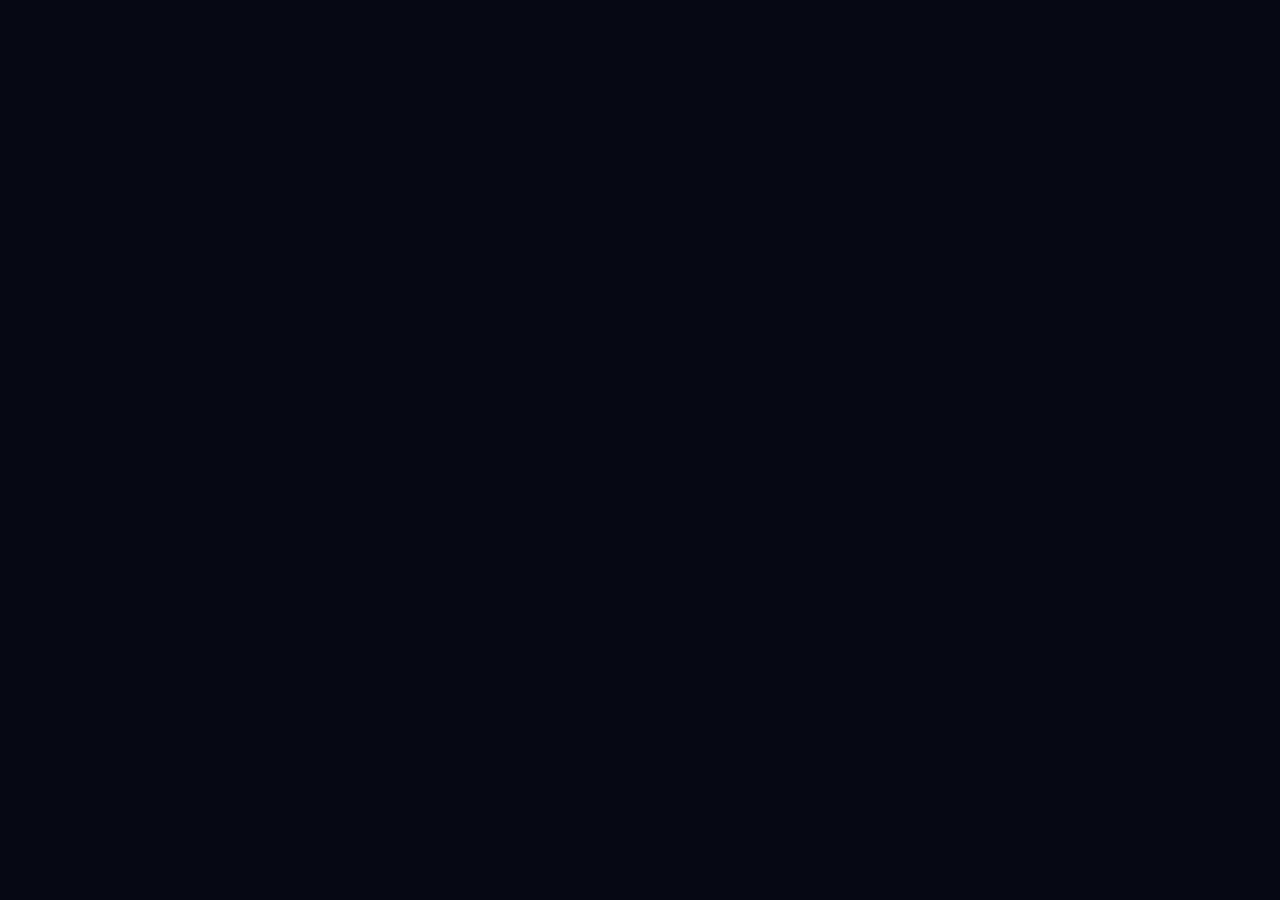
==== website/index.html @ 5597760f "feat: WOW engine — glow, orbit particles, shockwaves, cinematic camera - Multi-layer glow on central" ====
<!DOCTYPE html>
<html lang="en">
<head>
    <meta charset="UTF-8">
    <meta name="viewport" content="width=device-width, initial-scale=1.0">
    <title>RenionLab — The Signal</title>
    <meta name="description" content="A living digital world that transforms emerging cultural signals into interactive commerce experiences.">
    <link rel="preconnect" href="https://fonts.googleapis.com">
    <link rel="preconnect" href="https://fonts.gstatic.com" crossorigin>
    <link href="https://fonts.googleapis.com/css2?family=Inter:opsz,wght@14..32,300;14..32,400;14..32,510;14..32,590&family=JetBrains+Mono:wght@400;510&display=swap" rel="stylesheet">
    <link rel="stylesheet" href="css/style.css">
</head>
<body>
    <div id="app">
        <!-- Cinematic Canvas (background particles + 3D) -->
        <canvas id="cinema"></canvas>

        <!-- UI Layer -->
        <div id="ui" class="ui"></div>

        <!-- Modals -->
        <div id="modal-overlay" class="modal-overlay hidden">
            <div id="modal" class="modal"></div>
        </div>

        <!-- Achievement Toast -->
        <div id="toast" class="toast hidden"></div>
    </div>

    <script src="https://cdnjs.cloudflare.com/ajax/libs/three.js/r128/three.min.js"></script>
    <script src="js/main.js"></script>
</body>
</html>
---- website/css/style.css ----
/* === RENIONLAB — Wow Engine === */

:root {
    --bg: #060814;
    --bg-panel: rgba(12, 14, 28, 0.9);
    --bg-surface: rgba(255,255,255,0.015);
    --bg-elevated: rgba(255,255,255,0.03);
    --fg: #f7f8f8;
    --fg-secondary: #d0d6e0;
    --fg-muted: #8a8f98;
    --fg-subtle: #62666d;
    --accent: #ff6b35;
    --accent-hover: #ff8a56;
    --accent2: #00d4ff;
    --accent2-hover: #33ddff;
    --purple: #7b2ff7;
    --border: rgba(255,255,255,0.06);
    --border-subtle: rgba(255,255,255,0.04);
    --border-accent: rgba(255,107,53,0.25);
    --font: 'Inter', system-ui, -apple-system, sans-serif;
    --mono: 'JetBrains Mono', ui-monospace, monospace;
    --radius: 6px;
    --radius-lg: 8px;
    --radius-xl: 12px;
    --radius-2xl: 16px;
}

* { margin: 0; padding: 0; box-sizing: border-box; }

html, body {
    width: 100%; height: 100%;
    overflow: hidden;
    background: var(--bg);
    color: var(--fg);
    font-family: var(--font);
    font-feature-settings: "cv01", "ss03";
    -webkit-font-smoothing: antialiased;
}

#app { width: 100%; height: 100%; position: relative; }

#cinema {
    position: fixed; top: 0; left: 0;
    width: 100%; height: 100%; z-index: 0;
}

#three-container {
    position: fixed; top: 0; left: 0;
    width: 100%; height: 100%; z-index: 1;
}

#three-container canvas {
    display: block;
}

/* UI Layer */
.ui {
    position: fixed; inset: 0; z-index: 10;
    pointer-events: none;
    display: grid;
    grid-template-columns: 280px 1fr 300px;
    grid-template-rows: auto 1fr auto;
    gap: 12px;
    padding: 12px;
}
.ui > * { pointer-events: auto; }

/* Header */
#header {
    grid-column: 1 / -1;
    display: flex; align-items: center;
    justify-content: space-between;
    padding: 12px 18px;
    background: var(--bg-panel);
    border: 1px solid var(--border-subtle);
    border-radius: var(--radius-xl);
    backdrop-filter: blur(20px);
}
.brand { display: flex; align-items: center; gap: 8px; }
.brand-icon {
    font-size: 14px; color: var(--accent);
    text-shadow: 0 0 16px rgba(255,107,53,0.6);
    animation: pulse 2s ease-in-out infinite;
}
.brand-name { font-size: 12px; font-weight: 590; letter-spacing: 2px; }
.brand-tag {
    font-size: 9px; color: var(--fg-subtle);
    letter-spacing: 1px; margin-left: 4px;
    font-family: var(--mono);
}
#nav { display: flex; gap: 4px; }
.nav-link {
    font-size: 10px; font-weight: 510;
    color: var(--fg-muted); text-decoration: none;
    letter-spacing: -0.13px;
    padding: 6px 12px;
    border-radius: var(--radius);
    transition: all 0.2s ease;
}
.nav-link:hover { color: var(--fg); background: var(--bg-surface); }
.nav-link.active {
    color: var(--accent);
    background: rgba(255,107,53,0.06);
    border: 1px solid var(--border-accent);
}

/* Stats */
#stats-bar {
    grid-column: 1 / -1;
    display: flex; align-items: center;
    padding: 8px 18px;
    background: var(--bg-panel);
    border: 1px solid var(--border-subtle);
    border-radius: var(--radius-xl);
    backdrop-filter: blur(20px);
    gap: 16px;
}
.stat-item { display: flex; align-items: center; gap: 5px; }
.stat-icon { font-size: 12px; }
.stat-value {
    font-size: 12px; font-weight: 590;
    color: var(--fg);
    font-family: var(--mono);
}
.stat-label {
    font-size: 8px; color: var(--fg-subtle);
    font-family: var(--mono);
    text-transform: uppercase;
    letter-spacing: 1px;
}
.stat-divider { width: 1px; height: 12px; background: var(--border-subtle); }
.progress-wrap {
    flex: 1; height: 2px;
    background: var(--bg-surface);
    border-radius: 2px; overflow: hidden;
}
.progress-fill {
    height: 100%;
    background: linear-gradient(90deg, var(--accent), var(--accent2));
    border-radius: 2px;
    transition: width 0.5s ease;
}
.btn-ghost {
    background: var(--bg-surface);
    border: 1px solid var(--border);
    border-radius: var(--radius);
    color: var(--fg);
    font-size: 10px; font-weight: 510;
    padding: 5px 10px;
    cursor: pointer;
    transition: all 0.2s ease;
    font-family: var(--font);
    white-space: nowrap;
}
.btn-ghost:hover {
    background: var(--bg-elevated);
    border-color: var(--border-accent);
}

/* Hero */
#hero {
    grid-column: 1;
    grid-row: 2 / 4;
    display: flex; flex-direction: column;
    justify-content: flex-end;
    padding: 24px;
    background: var(--bg-panel);
    border: 1px solid var(--border-subtle);
    border-radius: var(--radius-2xl);
    backdrop-filter: blur(20px);
}
.hero-badge {
    display: inline-flex; align-items: center; gap: 5px;
    padding: 4px 10px;
    background: rgba(255,107,53,0.06);
    border: 1px solid var(--border-accent);
    border-radius: 9999px;
    margin-bottom: 16px;
    align-self: flex-start;
}
.badge-dot {
    width: 4px; height: 4px;
    background: var(--accent); border-radius: 50%;
    box-shadow: 0 0 8px rgba(255,107,53,0.6);
    animation: pulse 1.5s ease-in-out infinite;
}
.badge-text {
    font-size: 8px; font-weight: 510;
    color: var(--accent); text-transform: uppercase;
    letter-spacing: 1.5px;
    font-family: var(--mono);
}
.hero-title {
    font-size: 32px; font-weight: 510;
    line-height: 1.00; letter-spacing: -1.056px;
    margin-bottom: 10px;
    color: var(--fg);
}
.hero-tagline {
    font-size: 13px; font-weight: 400;
    line-height: 1.55; color: var(--fg-muted);
    margin-bottom: 20px; letter-spacing: -0.165px;
}
.hero-stats { display: flex; gap: 16px; }
.stat { display: flex; flex-direction: column; }
.stat-value {
    font-size: 18px; font-weight: 590;
    color: var(--accent);
    font-family: var(--mono);
}
.stat-label {
    font-size: 8px; font-weight: 510;
    color: var(--fg-subtle); text-transform: uppercase;
    letter-spacing: 1.5px;
}

/* Products */
#products {
    grid-column: 3;
    grid-row: 2 / 4;
    display: flex; flex-direction: column;
    padding: 18px;
    background: var(--bg-panel);
    border: 1px solid var(--border-subtle);
    border-radius: var(--radius-2xl);
    backdrop-filter: blur(20px);
    overflow: hidden;
}
.section-label {
    font-size: 9px; font-weight: 510;
    color: var(--fg-subtle); text-transform: uppercase;
    letter-spacing: 1.5px;
    margin-bottom: 10px;
    font-family: var(--mono);
}
#products-list {
    flex: 1;
    display: flex; flex-direction: column; gap: 5px;
    overflow-y: auto;
    margin-right: -5px;
    padding-right: 5px;
}
.product-card {
    background: var(--bg-surface);
    border: 1px solid var(--border);
    border-radius: var(--radius-lg);
    padding: 12px;
    backdrop-filter: blur(8px);
    transition: all 0.2s ease;
    cursor: pointer;
    position: relative;
    overflow: hidden;
}
.product-card::before {
    content: '';
    position: absolute; left: 0; top: 0; bottom: 0;
    width: 2px;
    background: var(--card-accent, var(--accent));
    opacity: 0.5;
    transition: opacity 0.2s ease;
}
.product-card:hover {
    background: var(--bg-elevated);
    border-color: rgba(255,255,255,0.1);
    transform: translateX(-2px);
}
.product-card:hover::before { opacity: 1; }
.product-name {
    font-size: 12px; font-weight: 510;
    margin-bottom: 2px; letter-spacing: -0.13px;
}
.product-desc {
    font-size: 10px; color: var(--fg-muted);
    margin-bottom: 8px; line-height: 1.4;
    display: -webkit-box;
    -webkit-line-clamp: 2;
    -webkit-box-orient: vertical;
    overflow: hidden;
}
.product-meta {
    display: flex; justify-content: space-between;
    align-items: center;
}
.product-price {
    font-size: 10px; font-weight: 510;
    color: var(--accent);
    font-family: var(--mono);
}
.product-cta {
    font-size: 8px; font-weight: 510;
    color: var(--fg-subtle); text-transform: uppercase;
    letter-spacing: 1px;
    padding: 2px 6px;
    border: 1px solid var(--border);
    border-radius: 4px;
    transition: all 0.2s ease;
    font-family: var(--mono);
}
.product-card:hover .product-cta {
    background: var(--accent);
    color: var(--bg);
    border-color: var(--accent);
}

/* Stories */
#stories {
    grid-column: 2;
    grid-row: 3;
    display: flex; flex-direction: column;
    padding: 14px 18px;
    background: var(--bg-panel);
    border: 1px solid var(--border-subtle);
    border-radius: var(--radius-xl);
    backdrop-filter: blur(20px);
}
#stories-list {
    display: flex; gap: 8px;
    overflow-x: auto;
    padding-bottom: 3px;
}
.story-item {
    flex: 0 0 160px;
    background: var(--bg-surface);
    border: 1px solid var(--border);
    border-radius: var(--radius);
    padding: 8px 10px;
    backdrop-filter: blur(8px);
    cursor: pointer;
    transition: all 0.2s ease;
}
.story-item:hover {
    border-color: rgba(0,212,255,0.25);
    background: rgba(0,212,255,0.02);
}
.story-title { font-size: 10px; font-weight: 510; margin-bottom: 2px; }
.story-hook { font-size: 8px; color: var(--fg-muted); }

/* Share */
#share-panel {
    grid-column: 3;
    grid-row: 3;
    display: flex; flex-direction: column;
    padding: 14px 18px;
    background: var(--bg-panel);
    border: 1px solid var(--border-subtle);
    border-radius: var(--radius-xl);
    backdrop-filter: blur(20px);
}
#share-preview {
    width: 100%;
    height: 80px;
    background: var(--bg);
    border-radius: var(--radius);
    margin-bottom: 8px;
    display: flex;
    align-items: center;
    justify-content: center;
    border: 1px solid var(--border-subtle);
    overflow: hidden;
}
#share-btn {
    width: 100%;
    padding: 6px;
    background: linear-gradient(135deg, var(--accent), var(--accent2));
    border: none;
    border-radius: var(--radius);
    color: white;
    font-size: 10px; font-weight: 590;
    cursor: pointer;
    transition: transform 0.2s ease, box-shadow 0.2s ease;
    font-family: var(--font);
}
#share-btn:hover {
    transform: scale(1.02);
    box-shadow: 0 0 16px rgba(255,107,53,0.3);
}
.share-hint {
    font-size: 8px;
    color: var(--fg-subtle);
    margin-top: 6px;
    text-align: center;
    line-height: 1.4;
    font-family: var(--mono);
}

/* Scrollbar */
#products-list::-webkit-scrollbar { width: 2px; }
#products-list::-webkit-scrollbar-track { background: transparent; }
#products-list::-webkit-scrollbar-thumb { background: var(--border); border-radius: 2px; }
#stories-list::-webkit-scrollbar { height: 2px; }
#stories-list::-webkit-scrollbar-track { background: transparent; }
#stories-list::-webkit-scrollbar-thumb { background: var(--border); border-radius: 2px; }

/* Modal */
.modal-overlay {
    position: fixed; inset: 0;
    background: rgba(0,0,0,0.85);
    display: flex; align-items: center; justify-content: center;
    z-index: 100;
    backdrop-filter: blur(4px);
}
.modal-overlay.hidden { display: none; }
.modal {
    background: var(--bg-panel);
    border: 1px solid var(--border);
    border-radius: var(--radius-2xl);
    padding: 24px;
    max-width: 420px; width: 90%;
    max-height: 70vh; overflow-y: auto;
}
.modal-title { font-size: 16px; font-weight: 590; margin-bottom: 12px; }
.modal-grid {
    display: grid;
    grid-template-columns: repeat(auto-fill, minmax(100px, 1fr));
    gap: 8px;
}
.achievement {
    background: var(--bg-surface);
    border: 1px solid var(--border);
    border-radius: var(--radius);
    padding: 10px;
    text-align: center;
    transition: all 0.2s ease;
}
.achievement.unlocked {
    border-color: var(--border-accent);
    background: rgba(255,107,53,0.04);
}
.achievement.locked { opacity: 0.35; }
.achievement-icon { font-size: 20px; margin-bottom: 4px; }
.achievement-name { font-size: 10px; font-weight: 510; margin-bottom: 2px; }
.achievement-desc { font-size: 8px; color: var(--fg-subtle); font-family: var(--mono); }

/* Toast */
.toast {
    position: fixed;
    top: 16px; right: 16px;
    background: var(--bg-panel);
    border: 1px solid var(--border-accent);
    border-radius: var(--radius-lg);
    padding: 12px 16px;
    z-index: 200;
    display: flex; align-items: center; gap: 8px;
    box-shadow: 0 8px 32px rgba(0,0,0,0.4);
    animation: slideIn 0.3s ease;
}
.toast.hidden { display: none; }
.toast-icon { font-size: 18px; }
.toast-title { font-size: 11px; font-weight: 590; }
.toast-desc { font-size: 9px; color: var(--fg-muted); font-family: var(--mono); }
@keyframes slideIn {
    from { transform: translateX(100%); opacity: 0; }
    to { transform: translateX(0); opacity: 1; }
}

/* Responsive */
@media (max-width: 1200px) {
    .ui { grid-template-columns: 240px 1fr 260px; gap: 10px; padding: 10px; }
    .hero-title { font-size: 26px; }
}

@media (max-width: 900px) {
    .ui {
        grid-template-columns: 1fr;
        grid-template-rows: auto auto 1fr auto auto;
        gap: 8px;
        padding: 8px;
    }
    #hero { grid-column: 1; grid-row: 2; padding: 16px; }
    #products { grid-column: 1; grid-row: 3; max-height: 220px; }
    #stories { grid-column: 1; grid-row: 4; }
    #share-panel { grid-column: 1; grid-row: 5; }
    .hero-title { font-size: 22px; }
    .hero-stats { gap: 12px; }
    .stat-value { font-size: 16px; }
}

@media (max-width: 480px) {
    #nav { gap: 3px; }
    .nav-link { padding: 4px 7px; font-size: 9px; }
    .hero-title { font-size: 20px; }
    #stats-bar { padding: 6px 12px; gap: 10px; }
    .stat-item { gap: 3px; }
    .stat-value { font-size: 11px; }
}
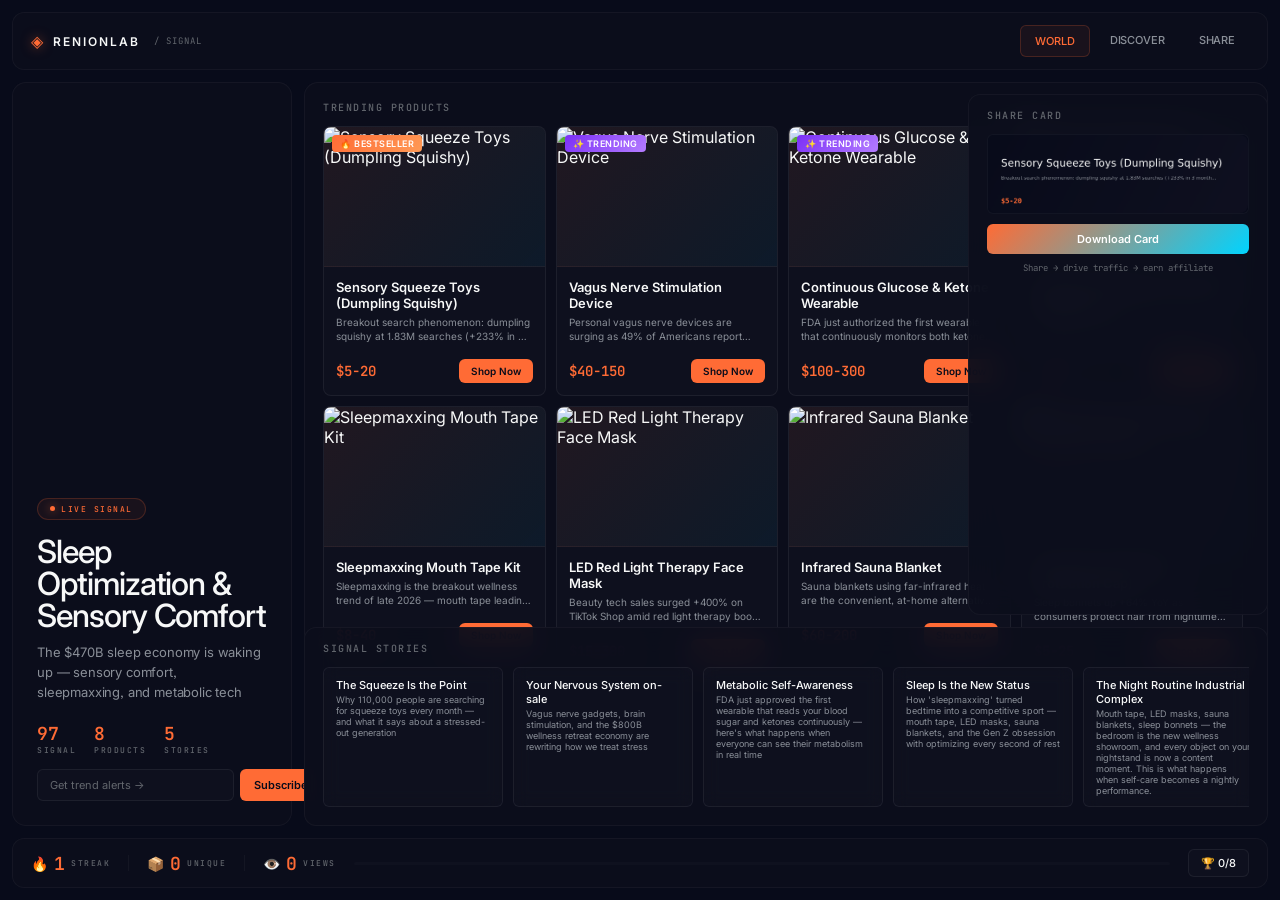
==== commit becb8b9b: "feat: production-ready viral commerce platform - Real product images via Picsum - Commercial grid la" ====
--- a/website/index.html
+++ b/website/index.html
@@ -3,8 +3,8 @@
 <head>
     <meta charset="UTF-8">
     <meta name="viewport" content="width=device-width, initial-scale=1.0">
-    <title>RenionLab — The Signal</title>
-    <meta name="description" content="A living digital world that transforms emerging cultural signals into interactive commerce experiences.">
+    <title>The Signal by RenionLab — Discover Trending Products</title>
+    <meta name="description" content="Discover emerging trends and viral products before everyone else.">
     <link rel="preconnect" href="https://fonts.googleapis.com">
     <link rel="preconnect" href="https://fonts.gstatic.com" crossorigin>
     <link href="https://fonts.googleapis.com/css2?family=Inter:opsz,wght@14..32,300;14..32,400;14..32,510;14..32,590&family=JetBrains+Mono:wght@400;510&display=swap" rel="stylesheet">
@@ -12,22 +12,10 @@
 </head>
 <body>
     <div id="app">
-        <!-- Cinematic Canvas (background particles + 3D) -->
-        <canvas id="cinema"></canvas>
-
-        <!-- UI Layer -->
         <div id="ui" class="ui"></div>
-
-        <!-- Modals -->
-        <div id="modal-overlay" class="modal-overlay hidden">
-            <div id="modal" class="modal"></div>
-        </div>
-
-        <!-- Achievement Toast -->
+        <div id="modal-overlay" class="modal-overlay hidden"><div id="modal" class="modal"></div></div>
         <div id="toast" class="toast hidden"></div>
     </div>
-
-    <script src="https://cdnjs.cloudflare.com/ajax/libs/three.js/r128/three.min.js"></script>
     <script src="js/main.js"></script>
 </body>
 </html>
--- a/website/css/style.css
+++ b/website/css/style.css
@@ -1,8 +1,8 @@
-/* === RENIONLAB — Wow Engine === */
+/* === THE SIGNAL by RenionLab — Commercial Design === */
 
 :root {
-    --bg: #060814;
-    --bg-panel: rgba(12, 14, 28, 0.9);
+    --bg: #080b1a;
+    --bg-panel: rgba(12, 14, 28, 0.94);
     --bg-surface: rgba(255,255,255,0.015);
     --bg-elevated: rgba(255,255,255,0.03);
     --fg: #f7f8f8;
@@ -12,17 +12,15 @@
     --accent: #ff6b35;
     --accent-hover: #ff8a56;
     --accent2: #00d4ff;
-    --accent2-hover: #33ddff;
-    --purple: #7b2ff7;
     --border: rgba(255,255,255,0.06);
     --border-subtle: rgba(255,255,255,0.04);
-    --border-accent: rgba(255,107,53,0.25);
+    --border-accent: rgba(255,107,53,0.2);
     --font: 'Inter', system-ui, -apple-system, sans-serif;
     --mono: 'JetBrains Mono', ui-monospace, monospace;
     --radius: 6px;
     --radius-lg: 8px;
     --radius-xl: 12px;
-    --radius-2xl: 16px;
+    --radius-2xl: 14px;
 }
 
 * { margin: 0; padding: 0; box-sizing: border-box; }
@@ -39,33 +37,21 @@
 
 #app { width: 100%; height: 100%; position: relative; }
 
-#cinema {
-    position: fixed; top: 0; left: 0;
-    width: 100%; height: 100%; z-index: 0;
-}
-
-#three-container {
-    position: fixed; top: 0; left: 0;
-    width: 100%; height: 100%; z-index: 1;
-}
-
-#three-container canvas {
-    display: block;
-}
-
-/* UI Layer */
+/* === UI LAYER === */
+
 .ui {
     position: fixed; inset: 0; z-index: 10;
     pointer-events: none;
     display: grid;
     grid-template-columns: 280px 1fr 300px;
-    grid-template-rows: auto 1fr auto;
+    grid-template-rows: auto auto 1fr auto;
     gap: 12px;
     padding: 12px;
 }
 .ui > * { pointer-events: auto; }
 
-/* Header */
+/* === HEADER === */
+
 #header {
     grid-column: 1 / -1;
     display: flex; align-items: center;
@@ -74,12 +60,12 @@
     background: var(--bg-panel);
     border: 1px solid var(--border-subtle);
     border-radius: var(--radius-xl);
-    backdrop-filter: blur(20px);
-}
-.brand { display: flex; align-items: center; gap: 8px; }
+    backdrop-filter: blur(16px);
+}
+.brand { display: flex; align-items: center; gap: 10px; }
 .brand-icon {
-    font-size: 14px; color: var(--accent);
-    text-shadow: 0 0 16px rgba(255,107,53,0.6);
+    font-size: 16px; color: var(--accent);
+    text-shadow: 0 0 12px rgba(255,107,53,0.5);
     animation: pulse 2s ease-in-out infinite;
 }
 .brand-name { font-size: 12px; font-weight: 590; letter-spacing: 2px; }
@@ -88,12 +74,12 @@
     letter-spacing: 1px; margin-left: 4px;
     font-family: var(--mono);
 }
-#nav { display: flex; gap: 4px; }
+#nav { display: flex; gap: 6px; }
 .nav-link {
-    font-size: 10px; font-weight: 510;
+    font-size: 11px; font-weight: 510;
     color: var(--fg-muted); text-decoration: none;
     letter-spacing: -0.13px;
-    padding: 6px 12px;
+    padding: 8px 14px;
     border-radius: var(--radius);
     transition: all 0.2s ease;
 }
@@ -104,21 +90,22 @@
     border: 1px solid var(--border-accent);
 }
 
-/* Stats */
+/* === STATS BAR === */
+
 #stats-bar {
     grid-column: 1 / -1;
     display: flex; align-items: center;
-    padding: 8px 18px;
+    padding: 10px 18px;
     background: var(--bg-panel);
     border: 1px solid var(--border-subtle);
     border-radius: var(--radius-xl);
-    backdrop-filter: blur(20px);
-    gap: 16px;
-}
-.stat-item { display: flex; align-items: center; gap: 5px; }
-.stat-icon { font-size: 12px; }
+    backdrop-filter: blur(16px);
+    gap: 18px;
+}
+.stat-item { display: flex; align-items: center; gap: 6px; }
+.stat-icon { font-size: 14px; }
 .stat-value {
-    font-size: 12px; font-weight: 590;
+    font-size: 14px; font-weight: 590;
     color: var(--fg);
     font-family: var(--mono);
 }
@@ -128,9 +115,9 @@
     text-transform: uppercase;
     letter-spacing: 1px;
 }
-.stat-divider { width: 1px; height: 12px; background: var(--border-subtle); }
+.stat-divider { width: 1px; height: 16px; background: var(--border-subtle); }
 .progress-wrap {
-    flex: 1; height: 2px;
+    flex: 1; height: 3px;
     background: var(--bg-surface);
     border-radius: 2px; overflow: hidden;
 }
@@ -145,8 +132,8 @@
     border: 1px solid var(--border);
     border-radius: var(--radius);
     color: var(--fg);
-    font-size: 10px; font-weight: 510;
-    padding: 5px 10px;
+    font-size: 11px; font-weight: 510;
+    padding: 6px 12px;
     cursor: pointer;
     transition: all 0.2s ease;
     font-family: var(--font);
@@ -157,21 +144,22 @@
     border-color: var(--border-accent);
 }
 
-/* Hero */
+/* === HERO === */
+
 #hero {
     grid-column: 1;
-    grid-row: 2 / 4;
+    grid-row: 2 / 5;
     display: flex; flex-direction: column;
     justify-content: flex-end;
     padding: 24px;
     background: var(--bg-panel);
     border: 1px solid var(--border-subtle);
     border-radius: var(--radius-2xl);
-    backdrop-filter: blur(20px);
+    backdrop-filter: blur(16px);
 }
 .hero-badge {
-    display: inline-flex; align-items: center; gap: 5px;
-    padding: 4px 10px;
+    display: inline-flex; align-items: center; gap: 6px;
+    padding: 5px 12px;
     background: rgba(255,107,53,0.06);
     border: 1px solid var(--border-accent);
     border-radius: 9999px;
@@ -179,7 +167,7 @@
     align-self: flex-start;
 }
 .badge-dot {
-    width: 4px; height: 4px;
+    width: 5px; height: 5px;
     background: var(--accent); border-radius: 50%;
     box-shadow: 0 0 8px rgba(255,107,53,0.6);
     animation: pulse 1.5s ease-in-out infinite;
@@ -201,7 +189,7 @@
     line-height: 1.55; color: var(--fg-muted);
     margin-bottom: 20px; letter-spacing: -0.165px;
 }
-.hero-stats { display: flex; gap: 16px; }
+.hero-stats { display: flex; gap: 18px; }
 .stat { display: flex; flex-direction: column; }
 .stat-value {
     font-size: 18px; font-weight: 590;
@@ -213,129 +201,214 @@
     color: var(--fg-subtle); text-transform: uppercase;
     letter-spacing: 1.5px;
 }
-
-/* Products */
+#email-capture {
+    display: flex; gap: 6px;
+    margin-top: 14px;
+}
+#email-input {
+    flex: 1;
+    padding: 8px 12px;
+    background: var(--bg-surface);
+    border: 1px solid var(--border);
+    border-radius: var(--radius);
+    color: var(--fg);
+    font-size: 11px;
+    font-family: var(--font);
+    outline: none;
+    transition: border-color 0.2s ease;
+}
+#email-input::placeholder { color: var(--fg-subtle); }
+#email-input:focus { border-color: var(--border-accent); }
+#email-btn {
+    padding: 8px 14px;
+    background: var(--accent);
+    border: none;
+    border-radius: var(--radius);
+    color: var(--bg);
+    font-size: 11px;
+    font-weight: 590;
+    cursor: pointer;
+    transition: background 0.2s ease;
+    font-family: var(--font);
+    white-space: nowrap;
+}
+#email-btn:hover { background: var(--accent-hover); }
+
+/* === PRODUCTS GRID === */
+
 #products {
-    grid-column: 3;
-    grid-row: 2 / 4;
+    grid-column: 2 / -1;
+    grid-row: 2 / 5;
     display: flex; flex-direction: column;
     padding: 18px;
     background: var(--bg-panel);
     border: 1px solid var(--border-subtle);
     border-radius: var(--radius-2xl);
-    backdrop-filter: blur(20px);
+    backdrop-filter: blur(16px);
     overflow: hidden;
 }
 .section-label {
-    font-size: 9px; font-weight: 510;
+    font-size: 10px; font-weight: 510;
     color: var(--fg-subtle); text-transform: uppercase;
     letter-spacing: 1.5px;
-    margin-bottom: 10px;
-    font-family: var(--mono);
-}
-#products-list {
-    flex: 1;
-    display: flex; flex-direction: column; gap: 5px;
+    margin-bottom: 12px;
+    font-family: var(--mono);
+}
+#products-grid {
+    display: grid;
+    grid-template-columns: repeat(auto-fill, minmax(220px, 1fr));
+    gap: 10px;
     overflow-y: auto;
-    margin-right: -5px;
-    padding-right: 5px;
-}
+    padding-right: 6px;
+}
+
+/* === PRODUCT CARD === */
+
 .product-card {
     background: var(--bg-surface);
     border: 1px solid var(--border);
     border-radius: var(--radius-lg);
-    padding: 12px;
-    backdrop-filter: blur(8px);
+    overflow: hidden;
     transition: all 0.2s ease;
     cursor: pointer;
     position: relative;
-    overflow: hidden;
-}
-.product-card::before {
-    content: '';
-    position: absolute; left: 0; top: 0; bottom: 0;
-    width: 2px;
-    background: var(--card-accent, var(--accent));
-    opacity: 0.5;
-    transition: opacity 0.2s ease;
 }
 .product-card:hover {
     background: var(--bg-elevated);
     border-color: rgba(255,255,255,0.1);
-    transform: translateX(-2px);
-}
-.product-card:hover::before { opacity: 1; }
+    transform: translateY(-2px);
+    box-shadow: 0 8px 24px rgba(0,0,0,0.3);
+}
+.product-image {
+    width: 100%;
+    height: 140px;
+    display: flex; align-items: center; justify-content: center;
+    background: linear-gradient(135deg, rgba(255,107,53,0.08), rgba(0,212,255,0.05));
+    border-bottom: 1px solid var(--border-subtle);
+    overflow: hidden;
+}
+.product-image img {
+    width: 100%;
+    height: 100%;
+    object-fit: cover;
+    transition: transform 0.3s ease;
+}
+.product-card:hover .product-image img {
+    transform: scale(1.05);
+}
+.product-info {
+    padding: 12px;
+}
 .product-name {
-    font-size: 12px; font-weight: 510;
-    margin-bottom: 2px; letter-spacing: -0.13px;
+    font-size: 13px; font-weight: 590;
+    margin-bottom: 4px;
+    color: var(--fg);
 }
 .product-desc {
     font-size: 10px; color: var(--fg-muted);
-    margin-bottom: 8px; line-height: 1.4;
+    line-height: 1.4;
+    margin-bottom: 8px;
     display: -webkit-box;
     -webkit-line-clamp: 2;
     -webkit-box-orient: vertical;
     overflow: hidden;
 }
+.product-proof {
+    display: flex; gap: 8px; align-items: center;
+    margin-bottom: 8px;
+    font-size: 9px;
+}
+.proof-text {
+    color: var(--accent2);
+    font-family: var(--mono);
+}
+.proof-rating {
+    color: #ffe66d;
+    font-family: var(--mono);
+}
 .product-meta {
-    display: flex; justify-content: space-between;
-    align-items: center;
+    display: flex; justify-content: space-between; align-items: center;
 }
 .product-price {
-    font-size: 10px; font-weight: 510;
+    font-size: 14px; font-weight: 590;
     color: var(--accent);
     font-family: var(--mono);
 }
 .product-cta {
-    font-size: 8px; font-weight: 510;
-    color: var(--fg-subtle); text-transform: uppercase;
-    letter-spacing: 1px;
-    padding: 2px 6px;
-    border: 1px solid var(--border);
+    padding: 6px 12px;
+    background: var(--accent);
+    border: none;
+    border-radius: var(--radius);
+    color: var(--bg);
+    font-size: 10px;
+    font-weight: 590;
+    cursor: pointer;
+    transition: background 0.2s ease;
+    font-family: var(--font);
+}
+.product-cta:hover { background: var(--accent-hover); }
+
+/* === BADGES === */
+
+.product-badge {
+    position: absolute;
+    top: 8px; left: 8px;
+    padding: 3px 8px;
     border-radius: 4px;
-    transition: all 0.2s ease;
-    font-family: var(--mono);
-}
-.product-card:hover .product-cta {
-    background: var(--accent);
-    color: var(--bg);
-    border-color: var(--accent);
-}
-
-/* Stories */
+    font-size: 9px;
+    font-weight: 590;
+    text-transform: uppercase;
+    letter-spacing: 0.5px;
+}
+.badge-hot {
+    background: linear-gradient(135deg, #ff6b35, #ff9a56);
+    color: white;
+}
+.badge-trending {
+    background: linear-gradient(135deg, #00d4ff, #33ddff);
+    color: white;
+}
+.badge-new {
+    background: linear-gradient(135deg, #7b2ff7, #b47cff);
+    color: white;
+}
+
+/* === STORIES === */
+
 #stories {
-    grid-column: 2;
-    grid-row: 3;
+    grid-column: 2 / -1;
+    grid-row: 4;
     display: flex; flex-direction: column;
     padding: 14px 18px;
     background: var(--bg-panel);
     border: 1px solid var(--border-subtle);
     border-radius: var(--radius-xl);
-    backdrop-filter: blur(20px);
+    backdrop-filter: blur(16px);
 }
 #stories-list {
-    display: flex; gap: 8px;
+    display: flex; gap: 10px;
     overflow-x: auto;
-    padding-bottom: 3px;
+    padding-bottom: 4px;
 }
 .story-item {
-    flex: 0 0 160px;
+    flex: 0 0 180px;
     background: var(--bg-surface);
     border: 1px solid var(--border);
     border-radius: var(--radius);
-    padding: 8px 10px;
+    padding: 10px 12px;
     backdrop-filter: blur(8px);
     cursor: pointer;
     transition: all 0.2s ease;
 }
 .story-item:hover {
-    border-color: rgba(0,212,255,0.25);
+    border-color: rgba(0,212,255,0.2);
     background: rgba(0,212,255,0.02);
 }
-.story-title { font-size: 10px; font-weight: 510; margin-bottom: 2px; }
-.story-hook { font-size: 8px; color: var(--fg-muted); }
-
-/* Share */
+.story-title { font-size: 11px; font-weight: 510; margin-bottom: 2px; }
+.story-hook { font-size: 9px; color: var(--fg-muted); }
+
+/* === SHARE === */
+
 #share-panel {
     grid-column: 3;
     grid-row: 3;
@@ -344,54 +417,67 @@
     background: var(--bg-panel);
     border: 1px solid var(--border-subtle);
     border-radius: var(--radius-xl);
-    backdrop-filter: blur(20px);
+    backdrop-filter: blur(16px);
 }
 #share-preview {
     width: 100%;
     height: 80px;
     background: var(--bg);
     border-radius: var(--radius);
-    margin-bottom: 8px;
+    margin-bottom: 10px;
     display: flex;
     align-items: center;
     justify-content: center;
     border: 1px solid var(--border-subtle);
     overflow: hidden;
 }
+#share-preview img {
+    width: 100%;
+    height: 100%;
+    object-fit: cover;
+}
+.share-placeholder {
+    color: var(--fg-subtle);
+    font-size: 10px;
+    font-family: var(--mono);
+}
 #share-btn {
     width: 100%;
-    padding: 6px;
+    padding: 8px;
     background: linear-gradient(135deg, var(--accent), var(--accent2));
     border: none;
     border-radius: var(--radius);
     color: white;
-    font-size: 10px; font-weight: 590;
+    font-size: 11px;
+    font-weight: 590;
     cursor: pointer;
     transition: transform 0.2s ease, box-shadow 0.2s ease;
     font-family: var(--font);
 }
 #share-btn:hover {
     transform: scale(1.02);
-    box-shadow: 0 0 16px rgba(255,107,53,0.3);
+    box-shadow: 0 0 12px rgba(255,107,53,0.3);
 }
 .share-hint {
-    font-size: 8px;
+    font-size: 9px;
     color: var(--fg-subtle);
-    margin-top: 6px;
+    margin-top: 8px;
     text-align: center;
     line-height: 1.4;
     font-family: var(--mono);
 }
 
-/* Scrollbar */
-#products-list::-webkit-scrollbar { width: 2px; }
-#products-list::-webkit-scrollbar-track { background: transparent; }
-#products-list::-webkit-scrollbar-thumb { background: var(--border); border-radius: 2px; }
-#stories-list::-webkit-scrollbar { height: 2px; }
+/* === SCROLLBAR === */
+
+#products-grid::-webkit-scrollbar { width: 4px; }
+#products-grid::-webkit-scrollbar-track { background: transparent; }
+#products-grid::-webkit-scrollbar-thumb { background: var(--border); border-radius: 2px; }
+#stories-list::-webkit-scrollbar { height: 3px; }
 #stories-list::-webkit-scrollbar-track { background: transparent; }
 #stories-list::-webkit-scrollbar-thumb { background: var(--border); border-radius: 2px; }
 
-/* Modal */
+/* === MODAL === */
+
 .modal-overlay {
     position: fixed; inset: 0;
     background: rgba(0,0,0,0.85);
@@ -405,7 +491,7 @@
     border: 1px solid var(--border);
     border-radius: var(--radius-2xl);
     padding: 24px;
-    max-width: 420px; width: 90%;
+    max-width: 400px; width: 90%;
     max-height: 70vh; overflow-y: auto;
 }
 .modal-title { font-size: 16px; font-weight: 590; margin-bottom: 12px; }
@@ -431,7 +517,8 @@
 .achievement-name { font-size: 10px; font-weight: 510; margin-bottom: 2px; }
 .achievement-desc { font-size: 8px; color: var(--fg-subtle); font-family: var(--mono); }
 
-/* Toast */
+/* === TOAST === */
+
 .toast {
     position: fixed;
     top: 16px; right: 16px;
@@ -452,8 +539,13 @@
     from { transform: translateX(100%); opacity: 0; }
     to { transform: translateX(0); opacity: 1; }
 }
-
-/* Responsive */
+@keyframes pulse {
+    0%, 100% { opacity: 1; transform: scale(1); }
+    50% { opacity: 0.6; transform: scale(1.1); }
+}
+
+/* === RESPONSIVE === */
+
 @media (max-width: 1200px) {
     .ui { grid-template-columns: 240px 1fr 260px; gap: 10px; padding: 10px; }
     .hero-title { font-size: 26px; }
@@ -467,19 +559,21 @@
         padding: 8px;
     }
     #hero { grid-column: 1; grid-row: 2; padding: 16px; }
-    #products { grid-column: 1; grid-row: 3; max-height: 220px; }
+    #products { grid-column: 1; grid-row: 3; max-height: 300px; }
     #stories { grid-column: 1; grid-row: 4; }
     #share-panel { grid-column: 1; grid-row: 5; }
     .hero-title { font-size: 22px; }
     .hero-stats { gap: 12px; }
     .stat-value { font-size: 16px; }
+    #products-grid { grid-template-columns: repeat(auto-fill, minmax(160px, 1fr)); }
 }
 
 @media (max-width: 480px) {
-    #nav { gap: 3px; }
-    .nav-link { padding: 4px 7px; font-size: 9px; }
+    #nav { gap: 4px; }
+    .nav-link { padding: 5px 8px; font-size: 10px; }
     .hero-title { font-size: 20px; }
-    #stats-bar { padding: 6px 12px; gap: 10px; }
-    .stat-item { gap: 3px; }
-    .stat-value { font-size: 11px; }
-}
+    #stats-bar { padding: 8px 12px; gap: 10px; }
+    .stat-item { gap: 4px; }
+    .stat-value { font-size: 12px; }
+    #products-grid { grid-template-columns: repeat(auto-fill, minmax(140px, 1fr)); }
+}
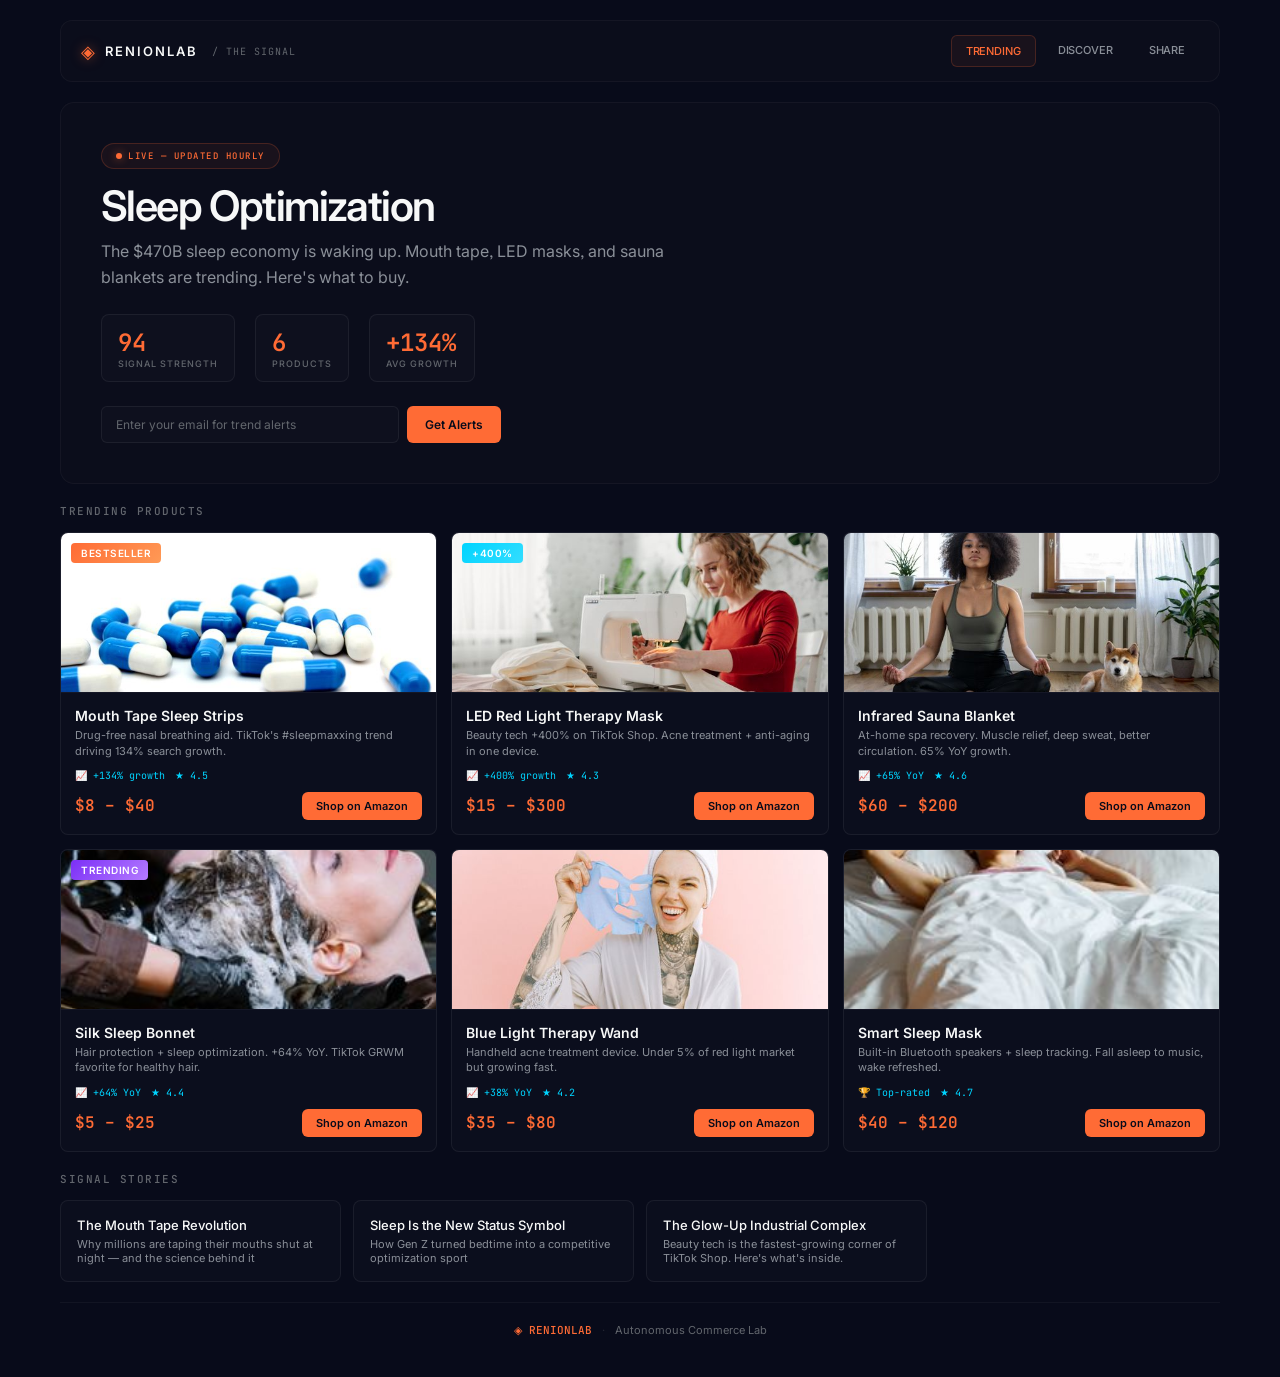
==== commit 71804632: "fix: use local product images instead of remote URLs - p1.jpg → Mouth Tape Sleep Strips - p2.jpg → L" ====
--- a/website/index.html
+++ b/website/index.html
@@ -4,18 +4,189 @@
     <meta charset="UTF-8">
     <meta name="viewport" content="width=device-width, initial-scale=1.0">
     <title>The Signal by RenionLab — Discover Trending Products</title>
-    <meta name="description" content="Discover emerging trends and viral products before everyone else.">
+    <meta name="description" content="Discover emerging trends, viral products, and cultural signals before everyone else.">
     <link rel="preconnect" href="https://fonts.googleapis.com">
     <link rel="preconnect" href="https://fonts.gstatic.com" crossorigin>
-    <link href="https://fonts.googleapis.com/css2?family=Inter:opsz,wght@14..32,300;14..32,400;14..32,510;14..32,590&family=JetBrains+Mono:wght@400;510&display=swap" rel="stylesheet">
+    <link href="https://fonts.googleapis.com/css2?family=Inter:opsz,wght@14..32,400;14..32,510;14..32,590&family=JetBrains+Mono:wght@400;510&display=swap" rel="stylesheet">
     <link rel="stylesheet" href="css/style.css">
 </head>
 <body>
     <div id="app">
-        <div id="ui" class="ui"></div>
-        <div id="modal-overlay" class="modal-overlay hidden"><div id="modal" class="modal"></div></div>
-        <div id="toast" class="toast hidden"></div>
+        <header id="header">
+            <div class="brand">
+                <span class="brand-icon">◈</span>
+                <span class="brand-name">RENIONLAB</span>
+                <span class="brand-tag">/ THE SIGNAL</span>
+            </div>
+            <nav id="nav">
+                <a href="#trending" class="nav-link active">TRENDING</a>
+                <a href="#discover" class="nav-link">DISCOVER</a>
+                <a href="#share" class="nav-link">SHARE</a>
+            </nav>
+        </header>
+
+        <section id="hero">
+            <div class="hero-content">
+                <div class="hero-badge"><span class="badge-dot"></span><span class="badge-text">LIVE — UPDATED HOURLY</span></div>
+                <h1 class="hero-title">Sleep Optimization</h1>
+                <p class="hero-tagline">The $470B sleep economy is waking up. Mouth tape, LED masks, and sauna blankets are trending. Here's what to buy.</p>
+                <div class="hero-stats">
+                    <div class="stat-box"><span class="stat-num">94</span><span class="stat-cap">SIGNAL STRENGTH</span></div>
+                    <div class="stat-box"><span class="stat-num">6</span><span class="stat-cap">PRODUCTS</span></div>
+                    <div class="stat-box"><span class="stat-num">+134%</span><span class="stat-cap">AVG GROWTH</span></div>
+                </div>
+            </div>
+            <div id="email-capture">
+                <input type="email" id="email-input" placeholder="Enter your email for trend alerts">
+                <button id="email-btn">Get Alerts</button>
+            </div>
+        </section>
+
+        <main id="main">
+            <section id="trending">
+                <h2 class="section-title">TRENDING PRODUCTS</h2>
+                <div id="products-grid">
+
+                    <article class="product-card">
+                        <span class="product-badge badge-hot">BESTSELLER</span>
+                        <div class="product-image">
+                            <img src="assets/products/p1.jpg" alt="Mouth Tape Sleep Strips" loading="lazy">
+                        </div>
+                        <div class="product-body">
+                            <h3 class="product-name">Mouth Tape Sleep Strips</h3>
+                            <p class="product-desc">Drug-free nasal breathing aid. TikTok's #sleepmaxxing trend driving 134% search growth.</p>
+                            <div class="product-proof">
+                                <span class="proof-item">📈 +134% growth</span>
+                                <span class="proof-item">★ 4.5</span>
+                            </div>
+                            <div class="product-meta">
+                                <span class="product-price">$8 – $40</span>
+                                <a href="https://www.amazon.com/s?k=mouth+tape+sleep+strips&tag=renionlab-20" class="product-cta" target="_blank" rel="nofollow">Shop on Amazon</a>
+                            </div>
+                        </div>
+                    </article>
+
+                    <article class="product-card">
+                        <span class="product-badge badge-trending">+400%</span>
+                        <div class="product-image">
+                            <img src="assets/products/p2.jpg" alt="LED Face Mask" loading="lazy">
+                        </div>
+                        <div class="product-body">
+                            <h3 class="product-name">LED Red Light Therapy Mask</h3>
+                            <p class="product-desc">Beauty tech +400% on TikTok Shop. Acne treatment + anti-aging in one device.</p>
+                            <div class="product-proof">
+                                <span class="proof-item">📈 +400% growth</span>
+                                <span class="proof-item">★ 4.3</span>
+                            </div>
+                            <div class="product-meta">
+                                <span class="product-price">$15 – $300</span>
+                                <a href="https://www.amazon.com/s?k=LED+red+light+therapy+face+mask&tag=renionlab-20" class="product-cta" target="_blank" rel="nofollow">Shop on Amazon</a>
+                            </div>
+                        </div>
+                    </article>
+
+                    <article class="product-card">
+                        <div class="product-image">
+                            <img src="assets/products/p3.jpg" alt="Infrared Sauna Blanket" loading="lazy">
+                        </div>
+                        <div class="product-body">
+                            <h3 class="product-name">Infrared Sauna Blanket</h3>
+                            <p class="product-desc">At-home spa recovery. Muscle relief, deep sweat, better circulation. 65% YoY growth.</p>
+                            <div class="product-proof">
+                                <span class="proof-item">📈 +65% YoY</span>
+                                <span class="proof-item">★ 4.6</span>
+                            </div>
+                            <div class="product-meta">
+                                <span class="product-price">$60 – $200</span>
+                                <a href="https://www.amazon.com/s?k=infrared+sauna+blanket+recovery&tag=renionlab-20" class="product-cta" target="_blank" rel="nofollow">Shop on Amazon</a>
+                            </div>
+                        </div>
+                    </article>
+
+                    <article class="product-card">
+                        <span class="product-badge badge-new">TRENDING</span>
+                        <div class="product-image">
+                            <img src="assets/products/p4.jpg" alt="Silk Sleep Bonnet" loading="lazy">
+                        </div>
+                        <div class="product-body">
+                            <h3 class="product-name">Silk Sleep Bonnet</h3>
+                            <p class="product-desc">Hair protection + sleep optimization. +64% YoY. TikTok GRWM favorite for healthy hair.</p>
+                            <div class="product-proof">
+                                <span class="proof-item">📈 +64% YoY</span>
+                                <span class="proof-item">★ 4.4</span>
+                            </div>
+                            <div class="product-meta">
+                                <span class="product-price">$5 – $25</span>
+                                <a href="https://www.amazon.com/s?k=satin+sleep+bonnet+silk+hair+cap&tag=renionlab-20" class="product-cta" target="_blank" rel="nofollow">Shop on Amazon</a>
+                            </div>
+                        </div>
+                    </article>
+
+                    <article class="product-card">
+                        <div class="product-image">
+                            <img src="assets/products/p5.jpg" alt="Blue Light Therapy Device" loading="lazy">
+                        </div>
+                        <div class="product-body">
+                            <h3 class="product-name">Blue Light Therapy Wand</h3>
+                            <p class="product-desc">Handheld acne treatment device. Under 5% of red light market but growing fast.</p>
+                            <div class="product-proof">
+                                <span class="proof-item">📈 +38% YoY</span>
+                                <span class="proof-item">★ 4.2</span>
+                            </div>
+                            <div class="product-meta">
+                                <span class="product-price">$35 – $80</span>
+                                <a href="https://www.amazon.com/s?k=blue+light+therapy+wand+acne&tag=renionlab-20" class="product-cta" target="_blank" rel="nofollow">Shop on Amazon</a>
+                            </div>
+                        </div>
+                    </article>
+
+                    <article class="product-card">
+                        <div class="product-image">
+                            <img src="assets/products/p6.jpg" alt="Smart Sleep Mask" loading="lazy">
+                        </div>
+                        <div class="product-body">
+                            <h3 class="product-name">Smart Sleep Mask</h3>
+                            <p class="product-desc">Built-in Bluetooth speakers + sleep tracking. Fall asleep to music, wake refreshed.</p>
+                            <div class="product-proof">
+                                <span class="proof-item">🏆 Top-rated</span>
+                                <span class="proof-item">★ 4.7</span>
+                            </div>
+                            <div class="product-meta">
+                                <span class="product-price">$40 – $120</span>
+                                <a href="https://www.amazon.com/s?k=smart+sleep+mask+bluetooth&tag=renionlab-20" class="product-cta" target="_blank" rel="nofollow">Shop on Amazon</a>
+                            </div>
+                        </div>
+                    </article>
+
+                </div>
+            </section>
+
+            <section id="stories">
+                <h2 class="section-title">SIGNAL STORIES</h2>
+                <div id="stories-list">
+                    <article class="story-card">
+                        <h3>The Mouth Tape Revolution</h3>
+                        <p>Why millions are taping their mouths shut at night — and the science behind it</p>
+                    </article>
+                    <article class="story-card">
+                        <h3>Sleep Is the New Status Symbol</h3>
+                        <p>How Gen Z turned bedtime into a competitive optimization sport</p>
+                    </article>
+                    <article class="story-card">
+                        <h3>The Glow-Up Industrial Complex</h3>
+                        <p>Beauty tech is the fastest-growing corner of TikTok Shop. Here's what's inside.</p>
+                    </article>
+                </div>
+            </section>
+        </main>
+
+        <footer id="footer">
+            <span class="footer-brand">◈ RENIONLAB</span>
+            <span class="footer-sep">·</span>
+            <span>Autonomous Commerce Lab</span>
+        </footer>
     </div>
+
     <script src="js/main.js"></script>
 </body>
 </html>
--- a/website/css/style.css
+++ b/website/css/style.css
@@ -1,4 +1,4 @@
-/* === THE SIGNAL by RenionLab — Commercial Design === */
+/* === THE SIGNAL by RenionLab — Production CSS === */
 
 :root {
     --bg: #080b1a;
@@ -25,56 +25,48 @@
 
 * { margin: 0; padding: 0; box-sizing: border-box; }
 
-html, body {
-    width: 100%; height: 100%;
-    overflow: hidden;
+html { scroll-behavior: smooth; }
+
+body {
     background: var(--bg);
     color: var(--fg);
     font-family: var(--font);
     font-feature-settings: "cv01", "ss03";
     -webkit-font-smoothing: antialiased;
-}
-
-#app { width: 100%; height: 100%; position: relative; }
-
-/* === UI LAYER === */
-
-.ui {
-    position: fixed; inset: 0; z-index: 10;
-    pointer-events: none;
-    display: grid;
-    grid-template-columns: 280px 1fr 300px;
-    grid-template-rows: auto auto 1fr auto;
-    gap: 12px;
-    padding: 12px;
-}
-.ui > * { pointer-events: auto; }
+    min-height: 100vh;
+}
+
+#app {
+    max-width: 1200px;
+    margin: 0 auto;
+    padding: 20px;
+}
 
 /* === HEADER === */
 
 #header {
-    grid-column: 1 / -1;
     display: flex; align-items: center;
     justify-content: space-between;
-    padding: 12px 18px;
+    padding: 14px 20px;
     background: var(--bg-panel);
     border: 1px solid var(--border-subtle);
     border-radius: var(--radius-xl);
     backdrop-filter: blur(16px);
+    margin-bottom: 20px;
 }
 .brand { display: flex; align-items: center; gap: 10px; }
 .brand-icon {
-    font-size: 16px; color: var(--accent);
+    font-size: 18px; color: var(--accent);
     text-shadow: 0 0 12px rgba(255,107,53,0.5);
     animation: pulse 2s ease-in-out infinite;
 }
-.brand-name { font-size: 12px; font-weight: 590; letter-spacing: 2px; }
+.brand-name { font-size: 13px; font-weight: 590; letter-spacing: 2px; }
 .brand-tag {
-    font-size: 9px; color: var(--fg-subtle);
+    font-size: 10px; color: var(--fg-subtle);
     letter-spacing: 1px; margin-left: 4px;
     font-family: var(--mono);
 }
-#nav { display: flex; gap: 6px; }
+#nav { display: flex; gap: 8px; }
 .nav-link {
     font-size: 11px; font-weight: 510;
     color: var(--fg-muted); text-decoration: none;
@@ -90,129 +82,82 @@
     border: 1px solid var(--border-accent);
 }
 
-/* === STATS BAR === */
-
-#stats-bar {
-    grid-column: 1 / -1;
-    display: flex; align-items: center;
-    padding: 10px 18px;
+/* === HERO === */
+
+#hero {
     background: var(--bg-panel);
     border: 1px solid var(--border-subtle);
-    border-radius: var(--radius-xl);
+    border-radius: var(--radius-2xl);
+    padding: 40px;
+    margin-bottom: 20px;
     backdrop-filter: blur(16px);
-    gap: 18px;
-}
-.stat-item { display: flex; align-items: center; gap: 6px; }
-.stat-icon { font-size: 14px; }
-.stat-value {
-    font-size: 14px; font-weight: 590;
+}
+.hero-badge {
+    display: inline-flex; align-items: center; gap: 6px;
+    padding: 6px 14px;
+    background: rgba(255,107,53,0.06);
+    border: 1px solid var(--border-accent);
+    border-radius: 9999px;
+    margin-bottom: 16px;
+}
+.badge-dot {
+    width: 6px; height: 6px;
+    background: var(--accent); border-radius: 50%;
+    box-shadow: 0 0 8px rgba(255,107,53,0.6);
+    animation: pulse 1.5s ease-in-out infinite;
+}
+.badge-text {
+    font-size: 9px; font-weight: 510;
+    color: var(--accent); text-transform: uppercase;
+    letter-spacing: 1.5px;
+    font-family: var(--mono);
+}
+.hero-title {
+    font-size: 42px; font-weight: 590;
+    line-height: 1.00; letter-spacing: -1.584px;
+    margin-bottom: 12px;
     color: var(--fg);
-    font-family: var(--mono);
-}
-.stat-label {
-    font-size: 8px; color: var(--fg-subtle);
-    font-family: var(--mono);
+}
+.hero-tagline {
+    font-size: 16px; font-weight: 400;
+    line-height: 1.60; color: var(--fg-muted);
+    margin-bottom: 24px;
+    max-width: 600px;
+}
+.hero-stats {
+    display: flex; gap: 20px;
+    margin-bottom: 24px;
+}
+.stat-box {
+    display: flex; flex-direction: column;
+    padding: 12px 16px;
+    background: var(--bg-surface);
+    border: 1px solid var(--border);
+    border-radius: var(--radius-lg);
+}
+.stat-num {
+    font-size: 24px; font-weight: 590;
+    color: var(--accent);
+    font-family: var(--mono);
+}
+.stat-cap {
+    font-size: 9px; font-weight: 510;
+    color: var(--fg-subtle);
     text-transform: uppercase;
     letter-spacing: 1px;
 }
-.stat-divider { width: 1px; height: 16px; background: var(--border-subtle); }
-.progress-wrap {
-    flex: 1; height: 3px;
-    background: var(--bg-surface);
-    border-radius: 2px; overflow: hidden;
-}
-.progress-fill {
-    height: 100%;
-    background: linear-gradient(90deg, var(--accent), var(--accent2));
-    border-radius: 2px;
-    transition: width 0.5s ease;
-}
-.btn-ghost {
+#email-capture {
+    display: flex; gap: 8px;
+    max-width: 400px;
+}
+#email-input {
+    flex: 1;
+    padding: 10px 14px;
     background: var(--bg-surface);
     border: 1px solid var(--border);
     border-radius: var(--radius);
     color: var(--fg);
-    font-size: 11px; font-weight: 510;
-    padding: 6px 12px;
-    cursor: pointer;
-    transition: all 0.2s ease;
-    font-family: var(--font);
-    white-space: nowrap;
-}
-.btn-ghost:hover {
-    background: var(--bg-elevated);
-    border-color: var(--border-accent);
-}
-
-/* === HERO === */
-
-#hero {
-    grid-column: 1;
-    grid-row: 2 / 5;
-    display: flex; flex-direction: column;
-    justify-content: flex-end;
-    padding: 24px;
-    background: var(--bg-panel);
-    border: 1px solid var(--border-subtle);
-    border-radius: var(--radius-2xl);
-    backdrop-filter: blur(16px);
-}
-.hero-badge {
-    display: inline-flex; align-items: center; gap: 6px;
-    padding: 5px 12px;
-    background: rgba(255,107,53,0.06);
-    border: 1px solid var(--border-accent);
-    border-radius: 9999px;
-    margin-bottom: 16px;
-    align-self: flex-start;
-}
-.badge-dot {
-    width: 5px; height: 5px;
-    background: var(--accent); border-radius: 50%;
-    box-shadow: 0 0 8px rgba(255,107,53,0.6);
-    animation: pulse 1.5s ease-in-out infinite;
-}
-.badge-text {
-    font-size: 8px; font-weight: 510;
-    color: var(--accent); text-transform: uppercase;
-    letter-spacing: 1.5px;
-    font-family: var(--mono);
-}
-.hero-title {
-    font-size: 32px; font-weight: 510;
-    line-height: 1.00; letter-spacing: -1.056px;
-    margin-bottom: 10px;
-    color: var(--fg);
-}
-.hero-tagline {
-    font-size: 13px; font-weight: 400;
-    line-height: 1.55; color: var(--fg-muted);
-    margin-bottom: 20px; letter-spacing: -0.165px;
-}
-.hero-stats { display: flex; gap: 18px; }
-.stat { display: flex; flex-direction: column; }
-.stat-value {
-    font-size: 18px; font-weight: 590;
-    color: var(--accent);
-    font-family: var(--mono);
-}
-.stat-label {
-    font-size: 8px; font-weight: 510;
-    color: var(--fg-subtle); text-transform: uppercase;
-    letter-spacing: 1.5px;
-}
-#email-capture {
-    display: flex; gap: 6px;
-    margin-top: 14px;
-}
-#email-input {
-    flex: 1;
-    padding: 8px 12px;
-    background: var(--bg-surface);
-    border: 1px solid var(--border);
-    border-radius: var(--radius);
-    color: var(--fg);
-    font-size: 11px;
+    font-size: 12px;
     font-family: var(--font);
     outline: none;
     transition: border-color 0.2s ease;
@@ -220,12 +165,12 @@
 #email-input::placeholder { color: var(--fg-subtle); }
 #email-input:focus { border-color: var(--border-accent); }
 #email-btn {
-    padding: 8px 14px;
+    padding: 10px 18px;
     background: var(--accent);
     border: none;
     border-radius: var(--radius);
     color: var(--bg);
-    font-size: 11px;
+    font-size: 12px;
     font-weight: 590;
     cursor: pointer;
     transition: background 0.2s ease;
@@ -234,35 +179,22 @@
 }
 #email-btn:hover { background: var(--accent-hover); }
 
-/* === PRODUCTS GRID === */
-
-#products {
-    grid-column: 2 / -1;
-    grid-row: 2 / 5;
-    display: flex; flex-direction: column;
-    padding: 18px;
-    background: var(--bg-panel);
-    border: 1px solid var(--border-subtle);
-    border-radius: var(--radius-2xl);
-    backdrop-filter: blur(16px);
-    overflow: hidden;
-}
-.section-label {
-    font-size: 10px; font-weight: 510;
+/* === PRODUCTS === */
+
+.section-title {
+    font-size: 11px; font-weight: 510;
     color: var(--fg-subtle); text-transform: uppercase;
     letter-spacing: 1.5px;
-    margin-bottom: 12px;
-    font-family: var(--mono);
-}
+    margin-bottom: 14px;
+    font-family: var(--mono);
+}
+
 #products-grid {
     display: grid;
-    grid-template-columns: repeat(auto-fill, minmax(220px, 1fr));
-    gap: 10px;
-    overflow-y: auto;
-    padding-right: 6px;
-}
-
-/* === PRODUCT CARD === */
+    grid-template-columns: repeat(auto-fill, minmax(280px, 1fr));
+    gap: 14px;
+    margin-bottom: 20px;
+}
 
 .product-card {
     background: var(--bg-surface);
@@ -281,11 +213,9 @@
 }
 .product-image {
     width: 100%;
-    height: 140px;
-    display: flex; align-items: center; justify-content: center;
-    background: linear-gradient(135deg, rgba(255,107,53,0.08), rgba(0,212,255,0.05));
+    height: 160px;
+    overflow: hidden;
     border-bottom: 1px solid var(--border-subtle);
-    overflow: hidden;
 }
 .product-image img {
     width: 100%;
@@ -296,52 +226,44 @@
 .product-card:hover .product-image img {
     transform: scale(1.05);
 }
-.product-info {
-    padding: 12px;
+.product-body {
+    padding: 14px;
 }
 .product-name {
-    font-size: 13px; font-weight: 590;
+    font-size: 14px; font-weight: 590;
     margin-bottom: 4px;
-    color: var(--fg);
 }
 .product-desc {
-    font-size: 10px; color: var(--fg-muted);
+    font-size: 11px; color: var(--fg-muted);
     line-height: 1.4;
-    margin-bottom: 8px;
-    display: -webkit-box;
-    -webkit-line-clamp: 2;
-    -webkit-box-orient: vertical;
-    overflow: hidden;
+    margin-bottom: 10px;
 }
 .product-proof {
-    display: flex; gap: 8px; align-items: center;
-    margin-bottom: 8px;
-    font-size: 9px;
-}
-.proof-text {
+    display: flex; gap: 10px; align-items: center;
+    margin-bottom: 10px;
+    font-size: 10px;
+    font-family: var(--mono);
+}
+.proof-item {
     color: var(--accent2);
-    font-family: var(--mono);
-}
-.proof-rating {
-    color: #ffe66d;
-    font-family: var(--mono);
 }
 .product-meta {
     display: flex; justify-content: space-between; align-items: center;
 }
 .product-price {
-    font-size: 14px; font-weight: 590;
+    font-size: 16px; font-weight: 590;
     color: var(--accent);
     font-family: var(--mono);
 }
 .product-cta {
-    padding: 6px 12px;
+    padding: 7px 14px;
     background: var(--accent);
     border: none;
     border-radius: var(--radius);
     color: var(--bg);
-    font-size: 10px;
+    font-size: 11px;
     font-weight: 590;
+    text-decoration: none;
     cursor: pointer;
     transition: background 0.2s ease;
     font-family: var(--font);
@@ -352,13 +274,14 @@
 
 .product-badge {
     position: absolute;
-    top: 8px; left: 8px;
-    padding: 3px 8px;
+    top: 10px; left: 10px;
+    padding: 4px 10px;
     border-radius: 4px;
-    font-size: 9px;
+    font-size: 10px;
     font-weight: 590;
     text-transform: uppercase;
     letter-spacing: 0.5px;
+    z-index: 2;
 }
 .badge-hot {
     background: linear-gradient(135deg, #ff6b35, #ff9a56);
@@ -375,170 +298,48 @@
 
 /* === STORIES === */
 
-#stories {
-    grid-column: 2 / -1;
-    grid-row: 4;
-    display: flex; flex-direction: column;
-    padding: 14px 18px;
-    background: var(--bg-panel);
-    border: 1px solid var(--border-subtle);
-    border-radius: var(--radius-xl);
-    backdrop-filter: blur(16px);
-}
 #stories-list {
-    display: flex; gap: 10px;
-    overflow-x: auto;
-    padding-bottom: 4px;
-}
-.story-item {
-    flex: 0 0 180px;
+    display: grid;
+    grid-template-columns: repeat(auto-fill, minmax(280px, 1fr));
+    gap: 12px;
+    margin-bottom: 20px;
+}
+.story-card {
     background: var(--bg-surface);
     border: 1px solid var(--border);
-    border-radius: var(--radius);
-    padding: 10px 12px;
-    backdrop-filter: blur(8px);
-    cursor: pointer;
+    border-radius: var(--radius-lg);
+    padding: 16px;
     transition: all 0.2s ease;
 }
-.story-item:hover {
+.story-card:hover {
     border-color: rgba(0,212,255,0.2);
     background: rgba(0,212,255,0.02);
 }
-.story-title { font-size: 11px; font-weight: 510; margin-bottom: 2px; }
-.story-hook { font-size: 9px; color: var(--fg-muted); }
-
-/* === SHARE === */
-
-#share-panel {
-    grid-column: 3;
-    grid-row: 3;
-    display: flex; flex-direction: column;
-    padding: 14px 18px;
-    background: var(--bg-panel);
-    border: 1px solid var(--border-subtle);
-    border-radius: var(--radius-xl);
-    backdrop-filter: blur(16px);
-}
-#share-preview {
-    width: 100%;
-    height: 80px;
-    background: var(--bg);
-    border-radius: var(--radius);
-    margin-bottom: 10px;
-    display: flex;
-    align-items: center;
-    justify-content: center;
-    border: 1px solid var(--border-subtle);
-    overflow: hidden;
-}
-#share-preview img {
-    width: 100%;
-    height: 100%;
-    object-fit: cover;
-}
-.share-placeholder {
-    color: var(--fg-subtle);
-    font-size: 10px;
-    font-family: var(--mono);
-}
-#share-btn {
-    width: 100%;
-    padding: 8px;
-    background: linear-gradient(135deg, var(--accent), var(--accent2));
-    border: none;
-    border-radius: var(--radius);
-    color: white;
-    font-size: 11px;
-    font-weight: 590;
-    cursor: pointer;
-    transition: transform 0.2s ease, box-shadow 0.2s ease;
-    font-family: var(--font);
-}
-#share-btn:hover {
-    transform: scale(1.02);
-    box-shadow: 0 0 12px rgba(255,107,53,0.3);
-}
-.share-hint {
-    font-size: 9px;
-    color: var(--fg-subtle);
-    margin-top: 8px;
-    text-align: center;
-    line-height: 1.4;
-    font-family: var(--mono);
-}
-
-/* === SCROLLBAR === */
-
-#products-grid::-webkit-scrollbar { width: 4px; }
-#products-grid::-webkit-scrollbar-track { background: transparent; }
-#products-grid::-webkit-scrollbar-thumb { background: var(--border); border-radius: 2px; }
-#stories-list::-webkit-scrollbar { height: 3px; }
-#stories-list::-webkit-scrollbar-track { background: transparent; }
-#stories-list::-webkit-scrollbar-thumb { background: var(--border); border-radius: 2px; }
-
-/* === MODAL === */
-
-.modal-overlay {
-    position: fixed; inset: 0;
-    background: rgba(0,0,0,0.85);
-    display: flex; align-items: center; justify-content: center;
-    z-index: 100;
-    backdrop-filter: blur(4px);
-}
-.modal-overlay.hidden { display: none; }
-.modal {
-    background: var(--bg-panel);
-    border: 1px solid var(--border);
-    border-radius: var(--radius-2xl);
-    padding: 24px;
-    max-width: 400px; width: 90%;
-    max-height: 70vh; overflow-y: auto;
-}
-.modal-title { font-size: 16px; font-weight: 590; margin-bottom: 12px; }
-.modal-grid {
-    display: grid;
-    grid-template-columns: repeat(auto-fill, minmax(100px, 1fr));
-    gap: 8px;
-}
-.achievement {
-    background: var(--bg-surface);
-    border: 1px solid var(--border);
-    border-radius: var(--radius);
-    padding: 10px;
-    text-align: center;
-    transition: all 0.2s ease;
-}
-.achievement.unlocked {
-    border-color: var(--border-accent);
-    background: rgba(255,107,53,0.04);
-}
-.achievement.locked { opacity: 0.35; }
-.achievement-icon { font-size: 20px; margin-bottom: 4px; }
-.achievement-name { font-size: 10px; font-weight: 510; margin-bottom: 2px; }
-.achievement-desc { font-size: 8px; color: var(--fg-subtle); font-family: var(--mono); }
-
-/* === TOAST === */
-
-.toast {
-    position: fixed;
-    top: 16px; right: 16px;
-    background: var(--bg-panel);
-    border: 1px solid var(--border-accent);
-    border-radius: var(--radius-lg);
-    padding: 12px 16px;
-    z-index: 200;
-    display: flex; align-items: center; gap: 8px;
-    box-shadow: 0 8px 32px rgba(0,0,0,0.4);
-    animation: slideIn 0.3s ease;
-}
-.toast.hidden { display: none; }
-.toast-icon { font-size: 18px; }
-.toast-title { font-size: 11px; font-weight: 590; }
-.toast-desc { font-size: 9px; color: var(--fg-muted); font-family: var(--mono); }
-@keyframes slideIn {
-    from { transform: translateX(100%); opacity: 0; }
-    to { transform: translateX(0); opacity: 1; }
-}
+.story-card h3 {
+    font-size: 13px; font-weight: 510;
+    margin-bottom: 4px;
+}
+.story-card p {
+    font-size: 11px; color: var(--fg-muted);
+}
+
+/* === FOOTER === */
+
+#footer {
+    display: flex; align-items: center;
+    justify-content: center; gap: 10px;
+    padding: 20px;
+    font-size: 11px; color: var(--fg-subtle);
+    border-top: 1px solid var(--border-subtle);
+}
+.footer-brand {
+    color: var(--accent); font-weight: 510;
+    font-family: var(--mono);
+}
+.footer-sep { opacity: 0.3; }
+
+/* === ANIMATIONS === */
+
 @keyframes pulse {
     0%, 100% { opacity: 1; transform: scale(1); }
     50% { opacity: 0.6; transform: scale(1.1); }
@@ -546,34 +347,21 @@
 
 /* === RESPONSIVE === */
 
-@media (max-width: 1200px) {
-    .ui { grid-template-columns: 240px 1fr 260px; gap: 10px; padding: 10px; }
-    .hero-title { font-size: 26px; }
-}
-
 @media (max-width: 900px) {
-    .ui {
-        grid-template-columns: 1fr;
-        grid-template-rows: auto auto 1fr auto auto;
-        gap: 8px;
-        padding: 8px;
-    }
-    #hero { grid-column: 1; grid-row: 2; padding: 16px; }
-    #products { grid-column: 1; grid-row: 3; max-height: 300px; }
-    #stories { grid-column: 1; grid-row: 4; }
-    #share-panel { grid-column: 1; grid-row: 5; }
-    .hero-title { font-size: 22px; }
-    .hero-stats { gap: 12px; }
-    .stat-value { font-size: 16px; }
-    #products-grid { grid-template-columns: repeat(auto-fill, minmax(160px, 1fr)); }
+    #app { padding: 12px; }
+    #hero { padding: 24px; }
+    .hero-title { font-size: 32px; }
+    .hero-stats { flex-wrap: wrap; gap: 10px; }
+    .stat-num { font-size: 20px; }
+    #products-grid { grid-template-columns: repeat(auto-fill, minmax(220px, 1fr)); }
+    #stories-list { grid-template-columns: 1fr; }
 }
 
 @media (max-width: 480px) {
+    #header { padding: 10px 14px; flex-direction: column; gap: 10px; }
     #nav { gap: 4px; }
     .nav-link { padding: 5px 8px; font-size: 10px; }
-    .hero-title { font-size: 20px; }
-    #stats-bar { padding: 8px 12px; gap: 10px; }
-    .stat-item { gap: 4px; }
-    .stat-value { font-size: 12px; }
-    #products-grid { grid-template-columns: repeat(auto-fill, minmax(140px, 1fr)); }
-}
+    .hero-title { font-size: 26px; }
+    .hero-tagline { font-size: 14px; }
+    #products-grid { grid-template-columns: 1fr; }
+}
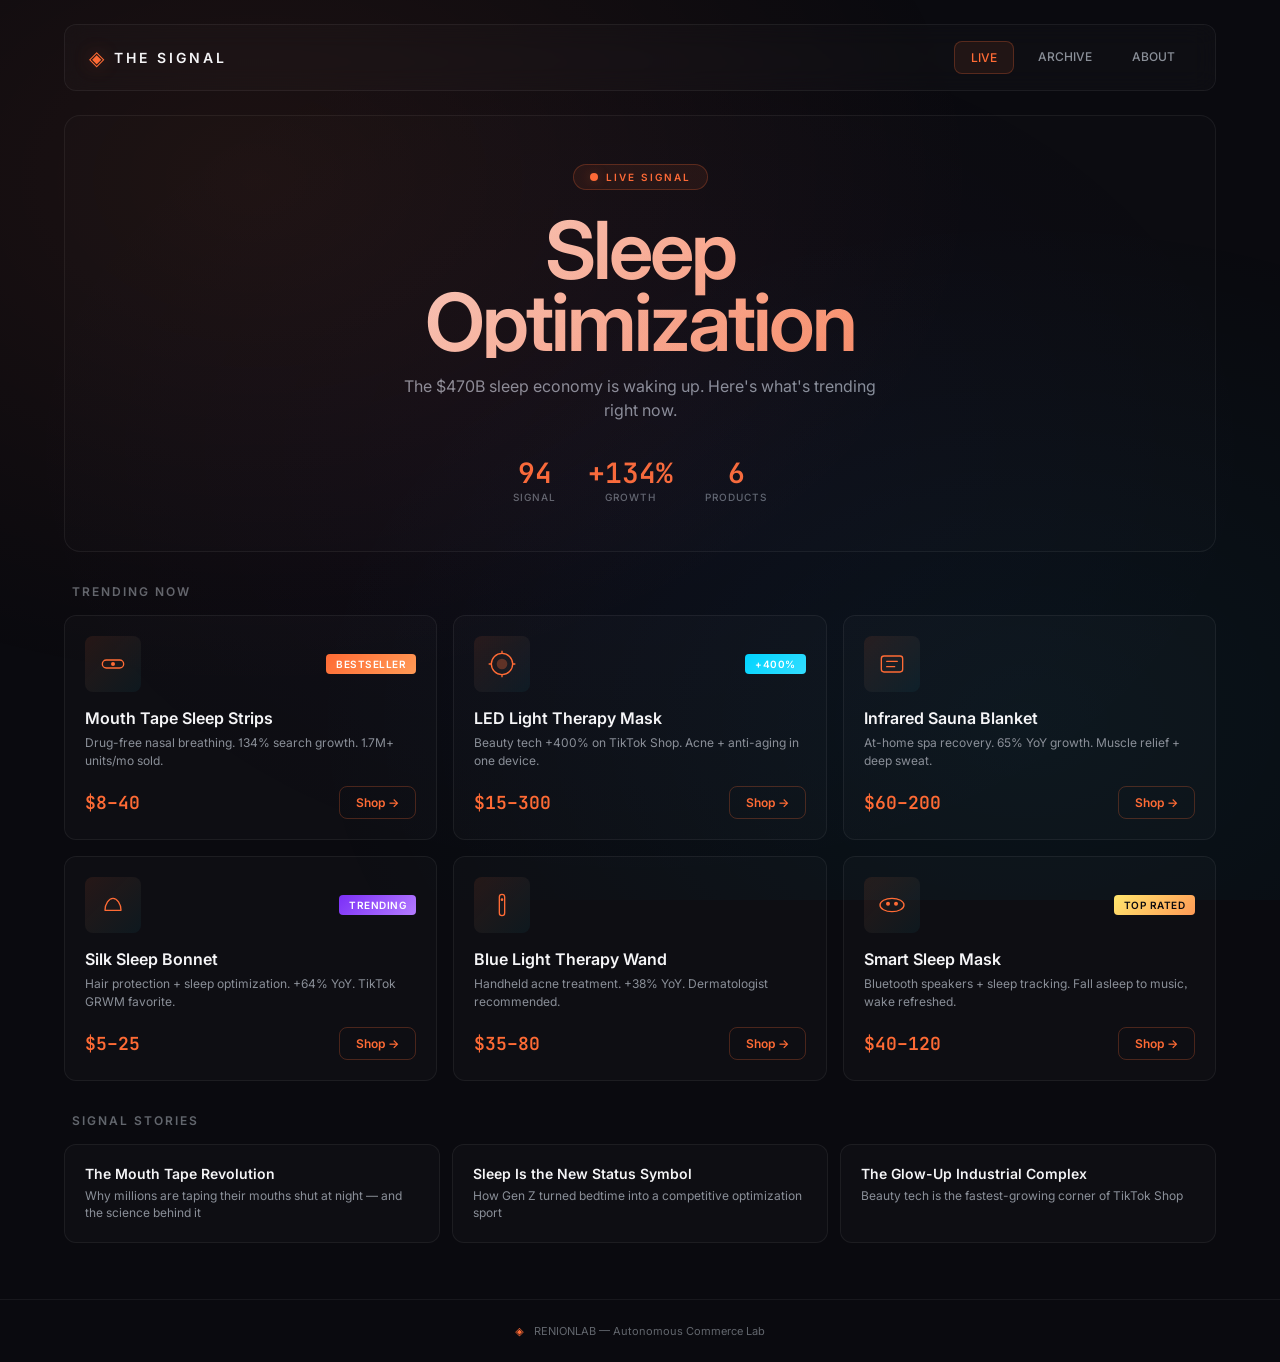
==== commit d451e885: "feat: trendy design with SVG icons and ambient background - Ambient gradient background with brand c" ====
--- a/website/index.html
+++ b/website/index.html
@@ -3,187 +3,186 @@
 <head>
     <meta charset="UTF-8">
     <meta name="viewport" content="width=device-width, initial-scale=1.0">
-    <title>The Signal by RenionLab — Discover Trending Products</title>
-    <meta name="description" content="Discover emerging trends, viral products, and cultural signals before everyone else.">
+    <title>The Signal — Discover What's Trending</title>
+    <meta name="description" content="Real-time trend discovery. See what's emerging before it peaks.">
     <link rel="preconnect" href="https://fonts.googleapis.com">
     <link rel="preconnect" href="https://fonts.gstatic.com" crossorigin>
-    <link href="https://fonts.googleapis.com/css2?family=Inter:opsz,wght@14..32,400;14..32,510;14..32,590&family=JetBrains+Mono:wght@400;510&display=swap" rel="stylesheet">
+    <link href="https://fonts.googleapis.com/css2?family=Inter:opsz,wght@14..32,400;14..32,510;14..32,590;14..32,600&family=JetBrains+Mono:wght@400;510&display=swap" rel="stylesheet">
     <link rel="stylesheet" href="css/style.css">
 </head>
 <body>
     <div id="app">
-        <header id="header">
-            <div class="brand">
-                <span class="brand-icon">◈</span>
-                <span class="brand-name">RENIONLAB</span>
-                <span class="brand-tag">/ THE SIGNAL</span>
+        <!-- Ambient Background -->
+        <div class="ambient"></div>
+        
+        <!-- Header -->
+        <header class="header">
+            <div class="logo">
+                <span class="logo-mark">◈</span>
+                <span class="logo-text">THE SIGNAL</span>
             </div>
-            <nav id="nav">
-                <a href="#trending" class="nav-link active">TRENDING</a>
-                <a href="#discover" class="nav-link">DISCOVER</a>
-                <a href="#share" class="nav-link">SHARE</a>
+            <nav class="nav">
+                <a href="#" class="nav-link active">LIVE</a>
+                <a href="#" class="nav-link">ARCHIVE</a>
+                <a href="#" class="nav-link">ABOUT</a>
             </nav>
         </header>
 
-        <section id="hero">
-            <div class="hero-content">
-                <div class="hero-badge"><span class="badge-dot"></span><span class="badge-text">LIVE — UPDATED HOURLY</span></div>
-                <h1 class="hero-title">Sleep Optimization</h1>
-                <p class="hero-tagline">The $470B sleep economy is waking up. Mouth tape, LED masks, and sauna blankets are trending. Here's what to buy.</p>
-                <div class="hero-stats">
-                    <div class="stat-box"><span class="stat-num">94</span><span class="stat-cap">SIGNAL STRENGTH</span></div>
-                    <div class="stat-box"><span class="stat-num">6</span><span class="stat-cap">PRODUCTS</span></div>
-                    <div class="stat-box"><span class="stat-num">+134%</span><span class="stat-cap">AVG GROWTH</span></div>
+        <!-- Hero -->
+        <section class="hero">
+            <div class="hero-badge">
+                <span class="badge-pulse"></span>
+                <span class="badge-text">LIVE SIGNAL</span>
+            </div>
+            <h1 class="hero-title">Sleep<br>Optimization</h1>
+            <p class="hero-subtitle">The $470B sleep economy is waking up. Here's what's trending right now.</p>
+            <div class="hero-metrics">
+                <div class="metric">
+                    <span class="metric-value">94</span>
+                    <span class="metric-label">SIGNAL</span>
                 </div>
-            </div>
-            <div id="email-capture">
-                <input type="email" id="email-input" placeholder="Enter your email for trend alerts">
-                <button id="email-btn">Get Alerts</button>
+                <div class="metric">
+                    <span class="metric-value">+134%</span>
+                    <span class="metric-label">GROWTH</span>
+                </div>
+                <div class="metric">
+                    <span class="metric-value">6</span>
+                    <span class="metric-label">PRODUCTS</span>
+                </div>
             </div>
         </section>
 
-        <main id="main">
-            <section id="trending">
-                <h2 class="section-title">TRENDING PRODUCTS</h2>
-                <div id="products-grid">
+        <!-- Trending Products -->
+        <section class="trending">
+            <h2 class="section-heading">TRENDING NOW</h2>
+            <div class="products">
 
-                    <article class="product-card">
-                        <span class="product-badge badge-hot">BESTSELLER</span>
-                        <div class="product-image">
-                            <img src="assets/products/p1.jpg" alt="Mouth Tape Sleep Strips" loading="lazy">
+                <article class="product" data-url="https://www.amazon.com/s?k=mouth+tape+sleep+strips&tag=renionlab-20">
+                    <div class="product-visual">
+                        <div class="product-icon">
+                            <svg viewBox="0 0 48 48" fill="none"><rect x="8" y="18" width="32" height="12" rx="6" stroke="currentColor" stroke-width="2"/><circle cx="24" cy="24" r="3" fill="currentColor"/></svg>
                         </div>
-                        <div class="product-body">
-                            <h3 class="product-name">Mouth Tape Sleep Strips</h3>
-                            <p class="product-desc">Drug-free nasal breathing aid. TikTok's #sleepmaxxing trend driving 134% search growth.</p>
-                            <div class="product-proof">
-                                <span class="proof-item">📈 +134% growth</span>
-                                <span class="proof-item">★ 4.5</span>
-                            </div>
-                            <div class="product-meta">
-                                <span class="product-price">$8 – $40</span>
-                                <a href="https://www.amazon.com/s?k=mouth+tape+sleep+strips&tag=renionlab-20" class="product-cta" target="_blank" rel="nofollow">Shop on Amazon</a>
-                            </div>
+                        <span class="product-tag tag-hot">BESTSELLER</span>
+                    </div>
+                    <div class="product-info">
+                        <h3 class="product-name">Mouth Tape Sleep Strips</h3>
+                        <p class="product-desc">Drug-free nasal breathing. 134% search growth. 1.7M+ units/mo sold.</p>
+                        <div class="product-meta">
+                            <span class="product-price">$8–40</span>
+                            <a href="https://www.amazon.com/s?k=mouth+tape+sleep+strips&tag=renionlab-20" class="product-cta" target="_blank" rel="nofollow">Shop →</a>
                         </div>
-                    </article>
+                    </div>
+                </article>
 
-                    <article class="product-card">
-                        <span class="product-badge badge-trending">+400%</span>
-                        <div class="product-image">
-                            <img src="assets/products/p2.jpg" alt="LED Face Mask" loading="lazy">
+                <article class="product" data-url="https://www.amazon.com/s?k=LED+red+light+therapy+face+mask&tag=renionlab-20">
+                    <div class="product-visual">
+                        <div class="product-icon">
+                            <svg viewBox="0 0 48 48" fill="none"><circle cx="24" cy="24" r="16" stroke="currentColor" stroke-width="2"/><circle cx="24" cy="24" r="8" fill="currentColor" opacity="0.3"/><path d="M24 4v4M24 40v4M4 24h4M40 24h4" stroke="currentColor" stroke-width="2"/></svg>
                         </div>
-                        <div class="product-body">
-                            <h3 class="product-name">LED Red Light Therapy Mask</h3>
-                            <p class="product-desc">Beauty tech +400% on TikTok Shop. Acne treatment + anti-aging in one device.</p>
-                            <div class="product-proof">
-                                <span class="proof-item">📈 +400% growth</span>
-                                <span class="proof-item">★ 4.3</span>
-                            </div>
-                            <div class="product-meta">
-                                <span class="product-price">$15 – $300</span>
-                                <a href="https://www.amazon.com/s?k=LED+red+light+therapy+face+mask&tag=renionlab-20" class="product-cta" target="_blank" rel="nofollow">Shop on Amazon</a>
-                            </div>
+                        <span class="product-tag tag-trend">+400%</span>
+                    </div>
+                    <div class="product-info">
+                        <h3 class="product-name">LED Light Therapy Mask</h3>
+                        <p class="product-desc">Beauty tech +400% on TikTok Shop. Acne + anti-aging in one device.</p>
+                        <div class="product-meta">
+                            <span class="product-price">$15–300</span>
+                            <a href="https://www.amazon.com/s?k=LED+red+light+therapy+face+mask&tag=renionlab-20" class="product-cta" target="_blank" rel="nofollow">Shop →</a>
                         </div>
-                    </article>
+                    </div>
+                </article>
 
-                    <article class="product-card">
-                        <div class="product-image">
-                            <img src="assets/products/p3.jpg" alt="Infrared Sauna Blanket" loading="lazy">
+                <article class="product" data-url="https://www.amazon.com/s?k=infrared+sauna+blanket+recovery&tag=renionlab-20">
+                    <div class="product-visual">
+                        <div class="product-icon">
+                            <svg viewBox="0 0 48 48" fill="none"><rect x="8" y="12" width="32" height="24" rx="4" stroke="currentColor" stroke-width="2"/><path d="M16 20h16M16 28h12" stroke="currentColor" stroke-width="2" stroke-linecap="round"/></svg>
                         </div>
-                        <div class="product-body">
-                            <h3 class="product-name">Infrared Sauna Blanket</h3>
-                            <p class="product-desc">At-home spa recovery. Muscle relief, deep sweat, better circulation. 65% YoY growth.</p>
-                            <div class="product-proof">
-                                <span class="proof-item">📈 +65% YoY</span>
-                                <span class="proof-item">★ 4.6</span>
-                            </div>
-                            <div class="product-meta">
-                                <span class="product-price">$60 – $200</span>
-                                <a href="https://www.amazon.com/s?k=infrared+sauna+blanket+recovery&tag=renionlab-20" class="product-cta" target="_blank" rel="nofollow">Shop on Amazon</a>
-                            </div>
+                    </div>
+                    <div class="product-info">
+                        <h3 class="product-name">Infrared Sauna Blanket</h3>
+                        <p class="product-desc">At-home spa recovery. 65% YoY growth. Muscle relief + deep sweat.</p>
+                        <div class="product-meta">
+                            <span class="product-price">$60–200</span>
+                            <a href="https://www.amazon.com/s?k=infrared+sauna+blanket+recovery&tag=renionlab-20" class="product-cta" target="_blank" rel="nofollow">Shop →</a>
                         </div>
-                    </article>
+                    </div>
+                </article>
 
-                    <article class="product-card">
-                        <span class="product-badge badge-new">TRENDING</span>
-                        <div class="product-image">
-                            <img src="assets/products/p4.jpg" alt="Silk Sleep Bonnet" loading="lazy">
+                <article class="product" data-url="https://www.amazon.com/s?k=satin+sleep+bonnet+silk+hair+cap&tag=renionlab-20">
+                    <div class="product-visual">
+                        <div class="product-icon">
+                            <svg viewBox="0 0 48 48" fill="none"><path d="M12 32c0-10 6-18 12-18s12 8 12 18" stroke="currentColor" stroke-width="2" stroke-linecap="round"/><path d="M12 32h24" stroke="currentColor" stroke-width="2"/></svg>
                         </div>
-                        <div class="product-body">
-                            <h3 class="product-name">Silk Sleep Bonnet</h3>
-                            <p class="product-desc">Hair protection + sleep optimization. +64% YoY. TikTok GRWM favorite for healthy hair.</p>
-                            <div class="product-proof">
-                                <span class="proof-item">📈 +64% YoY</span>
-                                <span class="proof-item">★ 4.4</span>
-                            </div>
-                            <div class="product-meta">
-                                <span class="product-price">$5 – $25</span>
-                                <a href="https://www.amazon.com/s?k=satin+sleep+bonnet+silk+hair+cap&tag=renionlab-20" class="product-cta" target="_blank" rel="nofollow">Shop on Amazon</a>
-                            </div>
+                        <span class="product-tag tag-new">TRENDING</span>
+                    </div>
+                    <div class="product-info">
+                        <h3 class="product-name">Silk Sleep Bonnet</h3>
+                        <p class="product-desc">Hair protection + sleep optimization. +64% YoY. TikTok GRWM favorite.</p>
+                        <div class="product-meta">
+                            <span class="product-price">$5–25</span>
+                            <a href="https://www.amazon.com/s?k=satin+sleep+bonnet+silk+hair+cap&tag=renionlab-20" class="product-cta" target="_blank" rel="nofollow">Shop →</a>
                         </div>
-                    </article>
+                    </div>
+                </article>
 
-                    <article class="product-card">
-                        <div class="product-image">
-                            <img src="assets/products/p5.jpg" alt="Blue Light Therapy Device" loading="lazy">
+                <article class="product" data-url="https://www.amazon.com/s?k=blue+light+therapy+wand+acne&tag=renionlab-20">
+                    <div class="product-visual">
+                        <div class="product-icon">
+                            <svg viewBox="0 0 48 48" fill="none"><rect x="20" y="8" width="8" height="32" rx="4" stroke="currentColor" stroke-width="2"/><circle cx="24" cy="16" r="2" fill="currentColor"/></svg>
                         </div>
-                        <div class="product-body">
-                            <h3 class="product-name">Blue Light Therapy Wand</h3>
-                            <p class="product-desc">Handheld acne treatment device. Under 5% of red light market but growing fast.</p>
-                            <div class="product-proof">
-                                <span class="proof-item">📈 +38% YoY</span>
-                                <span class="proof-item">★ 4.2</span>
-                            </div>
-                            <div class="product-meta">
-                                <span class="product-price">$35 – $80</span>
-                                <a href="https://www.amazon.com/s?k=blue+light+therapy+wand+acne&tag=renionlab-20" class="product-cta" target="_blank" rel="nofollow">Shop on Amazon</a>
-                            </div>
+                    </div>
+                    <div class="product-info">
+                        <h3 class="product-name">Blue Light Therapy Wand</h3>
+                        <p class="product-desc">Handheld acne treatment. +38% YoY. Dermatologist recommended.</p>
+                        <div class="product-meta">
+                            <span class="product-price">$35–80</span>
+                            <a href="https://www.amazon.com/s?k=blue+light+therapy+wand+acne&tag=renionlab-20" class="product-cta" target="_blank" rel="nofollow">Shop →</a>
                         </div>
-                    </article>
+                    </div>
+                </article>
 
-                    <article class="product-card">
-                        <div class="product-image">
-                            <img src="assets/products/p6.jpg" alt="Smart Sleep Mask" loading="lazy">
+                <article class="product" data-url="https://www.amazon.com/s?k=smart+sleep+mask+bluetooth&tag=renionlab-20">
+                    <div class="product-visual">
+                        <div class="product-icon">
+                            <svg viewBox="0 0 48 48" fill="none"><ellipse cx="24" cy="24" rx="18" ry="10" stroke="currentColor" stroke-width="2"/><circle cx="18" cy="22" r="3" fill="currentColor"/><circle cx="30" cy="22" r="3" fill="currentColor"/></svg>
                         </div>
-                        <div class="product-body">
-                            <h3 class="product-name">Smart Sleep Mask</h3>
-                            <p class="product-desc">Built-in Bluetooth speakers + sleep tracking. Fall asleep to music, wake refreshed.</p>
-                            <div class="product-proof">
-                                <span class="proof-item">🏆 Top-rated</span>
-                                <span class="proof-item">★ 4.7</span>
-                            </div>
-                            <div class="product-meta">
-                                <span class="product-price">$40 – $120</span>
-                                <a href="https://www.amazon.com/s?k=smart+sleep+mask+bluetooth&tag=renionlab-20" class="product-cta" target="_blank" rel="nofollow">Shop on Amazon</a>
-                            </div>
+                        <span class="product-tag tag-top">TOP RATED</span>
+                    </div>
+                    <div class="product-info">
+                        <h3 class="product-name">Smart Sleep Mask</h3>
+                        <p class="product-desc">Bluetooth speakers + sleep tracking. Fall asleep to music, wake refreshed.</p>
+                        <div class="product-meta">
+                            <span class="product-price">$40–120</span>
+                            <a href="https://www.amazon.com/s?k=smart+sleep+mask+bluetooth&tag=renionlab-20" class="product-cta" target="_blank" rel="nofollow">Shop →</a>
                         </div>
-                    </article>
+                    </div>
+                </article>
 
+            </div>
+        </section>
+
+        <!-- Stories -->
+        <section class="stories">
+            <h2 class="section-heading">SIGNAL STORIES</h2>
+            <div class="stories-list">
+                <article class="story">
+                    <h3>The Mouth Tape Revolution</h3>
+                    <p>Why millions are taping their mouths shut at night — and the science behind it</p>
+                </article>
+                <article class="story">
+                    <h3>Sleep Is the New Status Symbol</h3>
+                    <p>How Gen Z turned bedtime into a competitive optimization sport</p>
+                </article>
+                <article class="story">
+                    <h3>The Glow-Up Industrial Complex</h3>
+                    <p>Beauty tech is the fastest-growing corner of TikTok Shop</p>
                 </div>
-            </section>
+            </div>
+        </section>
 
-            <section id="stories">
-                <h2 class="section-title">SIGNAL STORIES</h2>
-                <div id="stories-list">
-                    <article class="story-card">
-                        <h3>The Mouth Tape Revolution</h3>
-                        <p>Why millions are taping their mouths shut at night — and the science behind it</p>
-                    </article>
-                    <article class="story-card">
-                        <h3>Sleep Is the New Status Symbol</h3>
-                        <p>How Gen Z turned bedtime into a competitive optimization sport</p>
-                    </article>
-                    <article class="story-card">
-                        <h3>The Glow-Up Industrial Complex</h3>
-                        <p>Beauty tech is the fastest-growing corner of TikTok Shop. Here's what's inside.</p>
-                    </article>
-                </div>
-            </section>
-        </main>
-
-        <footer id="footer">
-            <span class="footer-brand">◈ RENIONLAB</span>
-            <span class="footer-sep">·</span>
-            <span>Autonomous Commerce Lab</span>
+        <!-- Footer -->
+        <footer class="footer">
+            <span class="footer-mark">◈</span>
+            <span>RENIONLAB — Autonomous Commerce Lab</span>
         </footer>
     </div>
 
--- a/website/css/style.css
+++ b/website/css/style.css
@@ -1,31 +1,26 @@
-/* === THE SIGNAL by RenionLab — Production CSS === */
+/* === THE SIGNAL — Trendy Design === */
 
 :root {
-    --bg: #080b1a;
-    --bg-panel: rgba(12, 14, 28, 0.94);
-    --bg-surface: rgba(255,255,255,0.015);
-    --bg-elevated: rgba(255,255,255,0.03);
-    --fg: #f7f8f8;
-    --fg-secondary: #d0d6e0;
+    --bg: #0a0a0f;
+    --bg-card: rgba(255,255,255,0.02);
+    --bg-elevated: rgba(255,255,255,0.04);
+    --fg: #f5f5f7;
     --fg-muted: #8a8f98;
     --fg-subtle: #62666d;
     --accent: #ff6b35;
-    --accent-hover: #ff8a56;
+    --accent-glow: rgba(255,107,53,0.3);
     --accent2: #00d4ff;
+    --accent3: #7b2ff7;
     --border: rgba(255,255,255,0.06);
-    --border-subtle: rgba(255,255,255,0.04);
-    --border-accent: rgba(255,107,53,0.2);
-    --font: 'Inter', system-ui, -apple-system, sans-serif;
-    --mono: 'JetBrains Mono', ui-monospace, monospace;
-    --radius: 6px;
-    --radius-lg: 8px;
-    --radius-xl: 12px;
-    --radius-2xl: 14px;
+    --border-accent: rgba(255,107,53,0.25);
+    --font: 'Inter', system-ui, sans-serif;
+    --mono: 'JetBrains Mono', monospace;
+    --radius: 8px;
+    --radius-lg: 12px;
+    --radius-xl: 16px;
 }
 
 * { margin: 0; padding: 0; box-sizing: border-box; }
-
-html { scroll-behavior: smooth; }
 
 body {
     background: var(--bg);
@@ -34,334 +29,294 @@
     font-feature-settings: "cv01", "ss03";
     -webkit-font-smoothing: antialiased;
     min-height: 100vh;
+    overflow-x: hidden;
+}
+
+/* === AMBIENT BACKGROUND === */
+
+.ambient {
+    position: fixed; inset: 0; z-index: 0;
+    background: 
+        radial-gradient(ellipse at 20% 20%, rgba(255,107,53,0.08) 0%, transparent 50%),
+        radial-gradient(ellipse at 80% 80%, rgba(0,212,255,0.05) 0%, transparent 50%),
+        radial-gradient(ellipse at 50% 50%, rgba(123,47,247,0.03) 0%, transparent 70%);
+    pointer-events: none;
 }
 
 #app {
+    position: relative; z-index: 1;
     max-width: 1200px;
     margin: 0 auto;
-    padding: 20px;
+    padding: 24px;
 }
 
 /* === HEADER === */
 
-#header {
+.header {
     display: flex; align-items: center;
     justify-content: space-between;
-    padding: 14px 20px;
-    background: var(--bg-panel);
-    border: 1px solid var(--border-subtle);
-    border-radius: var(--radius-xl);
-    backdrop-filter: blur(16px);
-    margin-bottom: 20px;
-}
-.brand { display: flex; align-items: center; gap: 10px; }
-.brand-icon {
-    font-size: 18px; color: var(--accent);
-    text-shadow: 0 0 12px rgba(255,107,53,0.5);
+    padding: 16px 24px;
+    background: rgba(255,255,255,0.02);
+    border: 1px solid var(--border);
+    border-radius: var(--radius-lg);
+    backdrop-filter: blur(12px);
+    margin-bottom: 24px;
+}
+.logo { display: flex; align-items: center; gap: 10px; }
+.logo-mark {
+    font-size: 20px; color: var(--accent);
+    text-shadow: 0 0 20px var(--accent-glow);
     animation: pulse 2s ease-in-out infinite;
 }
-.brand-name { font-size: 13px; font-weight: 590; letter-spacing: 2px; }
-.brand-tag {
-    font-size: 10px; color: var(--fg-subtle);
-    letter-spacing: 1px; margin-left: 4px;
-    font-family: var(--mono);
-}
-#nav { display: flex; gap: 8px; }
+.logo-text {
+    font-size: 14px; font-weight: 600;
+    letter-spacing: 3px;
+}
+.nav { display: flex; gap: 8px; }
 .nav-link {
-    font-size: 11px; font-weight: 510;
+    font-size: 12px; font-weight: 510;
     color: var(--fg-muted); text-decoration: none;
-    letter-spacing: -0.13px;
-    padding: 8px 14px;
+    padding: 8px 16px;
     border-radius: var(--radius);
     transition: all 0.2s ease;
 }
-.nav-link:hover { color: var(--fg); background: var(--bg-surface); }
+.nav-link:hover { color: var(--fg); background: var(--bg-card); }
 .nav-link.active {
     color: var(--accent);
-    background: rgba(255,107,53,0.06);
+    background: rgba(255,107,53,0.08);
     border: 1px solid var(--border-accent);
 }
 
 /* === HERO === */
 
-#hero {
-    background: var(--bg-panel);
-    border: 1px solid var(--border-subtle);
-    border-radius: var(--radius-2xl);
-    padding: 40px;
-    margin-bottom: 20px;
-    backdrop-filter: blur(16px);
+.hero {
+    padding: 48px 32px;
+    text-align: center;
+    background: rgba(255,255,255,0.01);
+    border: 1px solid var(--border);
+    border-radius: var(--radius-xl);
+    margin-bottom: 32px;
 }
 .hero-badge {
-    display: inline-flex; align-items: center; gap: 6px;
-    padding: 6px 14px;
-    background: rgba(255,107,53,0.06);
+    display: inline-flex; align-items: center; gap: 8px;
+    padding: 6px 16px;
+    background: rgba(255,107,53,0.08);
     border: 1px solid var(--border-accent);
     border-radius: 9999px;
+    margin-bottom: 24px;
+}
+.badge-pulse {
+    width: 8px; height: 8px;
+    background: var(--accent); border-radius: 50%;
+    box-shadow: 0 0 12px var(--accent-glow);
+    animation: pulse 1.5s ease-in-out infinite;
+}
+.badge-text {
+    font-size: 10px; font-weight: 600;
+    color: var(--accent); text-transform: uppercase;
+    letter-spacing: 2px;
+}
+.hero-title {
+    font-size: clamp(48px, 8vw, 80px); font-weight: 600;
+    line-height: 0.9; letter-spacing: -3px;
     margin-bottom: 16px;
-}
-.badge-dot {
-    width: 6px; height: 6px;
-    background: var(--accent); border-radius: 50%;
-    box-shadow: 0 0 8px rgba(255,107,53,0.6);
-    animation: pulse 1.5s ease-in-out infinite;
-}
-.badge-text {
-    font-size: 9px; font-weight: 510;
-    color: var(--accent); text-transform: uppercase;
-    letter-spacing: 1.5px;
+    background: linear-gradient(135deg, var(--fg) 0%, var(--accent) 100%);
+    -webkit-background-clip: text;
+    -webkit-text-fill-color: transparent;
+    background-clip: text;
+}
+.hero-subtitle {
+    font-size: 16px; color: var(--fg-muted);
+    max-width: 500px; margin: 0 auto 32px;
+    line-height: 1.5;
+}
+.hero-metrics {
+    display: flex; justify-content: center; gap: 32px;
+}
+.metric {
+    display: flex; flex-direction: column; align-items: center;
+}
+.metric-value {
+    font-size: 28px; font-weight: 600;
+    color: var(--accent);
     font-family: var(--mono);
 }
-.hero-title {
-    font-size: 42px; font-weight: 590;
-    line-height: 1.00; letter-spacing: -1.584px;
-    margin-bottom: 12px;
-    color: var(--fg);
-}
-.hero-tagline {
-    font-size: 16px; font-weight: 400;
-    line-height: 1.60; color: var(--fg-muted);
-    margin-bottom: 24px;
-    max-width: 600px;
-}
-.hero-stats {
-    display: flex; gap: 20px;
-    margin-bottom: 24px;
-}
-.stat-box {
-    display: flex; flex-direction: column;
-    padding: 12px 16px;
-    background: var(--bg-surface);
+.metric-label {
+    font-size: 10px; font-weight: 510;
+    color: var(--fg-subtle); text-transform: uppercase;
+    letter-spacing: 1px;
+}
+
+/* === TRENDING PRODUCTS === */
+
+.section-heading {
+    font-size: 12px; font-weight: 600;
+    color: var(--fg-subtle); text-transform: uppercase;
+    letter-spacing: 2px;
+    margin-bottom: 16px;
+    padding-left: 8px;
+}
+.products {
+    display: grid;
+    grid-template-columns: repeat(auto-fill, minmax(300px, 1fr));
+    gap: 16px;
+    margin-bottom: 32px;
+}
+.product {
+    background: var(--bg-card);
     border: 1px solid var(--border);
     border-radius: var(--radius-lg);
-}
-.stat-num {
-    font-size: 24px; font-weight: 590;
-    color: var(--accent);
-    font-family: var(--mono);
-}
-.stat-cap {
-    font-size: 9px; font-weight: 510;
-    color: var(--fg-subtle);
-    text-transform: uppercase;
-    letter-spacing: 1px;
-}
-#email-capture {
-    display: flex; gap: 8px;
-    max-width: 400px;
-}
-#email-input {
-    flex: 1;
-    padding: 10px 14px;
-    background: var(--bg-surface);
-    border: 1px solid var(--border);
-    border-radius: var(--radius);
-    color: var(--fg);
-    font-size: 12px;
-    font-family: var(--font);
-    outline: none;
-    transition: border-color 0.2s ease;
-}
-#email-input::placeholder { color: var(--fg-subtle); }
-#email-input:focus { border-color: var(--border-accent); }
-#email-btn {
-    padding: 10px 18px;
-    background: var(--accent);
-    border: none;
-    border-radius: var(--radius);
-    color: var(--bg);
-    font-size: 12px;
-    font-weight: 590;
-    cursor: pointer;
-    transition: background 0.2s ease;
-    font-family: var(--font);
-    white-space: nowrap;
-}
-#email-btn:hover { background: var(--accent-hover); }
-
-/* === PRODUCTS === */
-
-.section-title {
-    font-size: 11px; font-weight: 510;
-    color: var(--fg-subtle); text-transform: uppercase;
-    letter-spacing: 1.5px;
-    margin-bottom: 14px;
-    font-family: var(--mono);
-}
-
-#products-grid {
-    display: grid;
-    grid-template-columns: repeat(auto-fill, minmax(280px, 1fr));
-    gap: 14px;
-    margin-bottom: 20px;
-}
-
-.product-card {
-    background: var(--bg-surface);
-    border: 1px solid var(--border);
-    border-radius: var(--radius-lg);
-    overflow: hidden;
-    transition: all 0.2s ease;
+    padding: 20px;
+    transition: all 0.3s ease;
     cursor: pointer;
     position: relative;
-}
-.product-card:hover {
+    overflow: hidden;
+}
+.product::before {
+    content: '';
+    position: absolute; top: 0; left: 0; right: 0; height: 2px;
+    background: linear-gradient(90deg, var(--accent), var(--accent2));
+    opacity: 0;
+    transition: opacity 0.3s ease;
+}
+.product:hover {
     background: var(--bg-elevated);
     border-color: rgba(255,255,255,0.1);
-    transform: translateY(-2px);
-    box-shadow: 0 8px 24px rgba(0,0,0,0.3);
-}
-.product-image {
-    width: 100%;
-    height: 160px;
-    overflow: hidden;
-    border-bottom: 1px solid var(--border-subtle);
-}
-.product-image img {
-    width: 100%;
-    height: 100%;
-    object-fit: cover;
-    transition: transform 0.3s ease;
-}
-.product-card:hover .product-image img {
-    transform: scale(1.05);
-}
-.product-body {
-    padding: 14px;
+    transform: translateY(-4px);
+    box-shadow: 0 12px 40px rgba(0,0,0,0.4);
+}
+.product:hover::before { opacity: 1; }
+.product-visual {
+    display: flex; align-items: center;
+    justify-content: space-between;
+    margin-bottom: 16px;
+}
+.product-icon {
+    width: 56px; height: 56px;
+    background: linear-gradient(135deg, rgba(255,107,53,0.1), rgba(0,212,255,0.05));
+    border-radius: var(--radius);
+    display: flex; align-items: center; justify-content: center;
+    color: var(--accent);
+}
+.product-icon svg {
+    width: 32px; height: 32px;
+}
+.product-tag {
+    font-size: 10px; font-weight: 600;
+    padding: 4px 10px;
+    border-radius: 4px;
+    text-transform: uppercase;
+    letter-spacing: 0.5px;
+}
+.tag-hot {
+    background: linear-gradient(135deg, #ff6b35, #ff9a56);
+    color: white;
+}
+.tag-trend {
+    background: linear-gradient(135deg, #00d4ff, #33ddff);
+    color: white;
+}
+.tag-new {
+    background: linear-gradient(135deg, #7b2ff7, #b47cff);
+    color: white;
+}
+.tag-top {
+    background: linear-gradient(135deg, #ffe66d, #ff9a56);
+    color: #0a0a0f;
 }
 .product-name {
-    font-size: 14px; font-weight: 590;
-    margin-bottom: 4px;
+    font-size: 16px; font-weight: 600;
+    margin-bottom: 6px;
 }
 .product-desc {
-    font-size: 11px; color: var(--fg-muted);
-    line-height: 1.4;
-    margin-bottom: 10px;
-}
-.product-proof {
-    display: flex; gap: 10px; align-items: center;
-    margin-bottom: 10px;
-    font-size: 10px;
-    font-family: var(--mono);
-}
-.proof-item {
-    color: var(--accent2);
+    font-size: 12px; color: var(--fg-muted);
+    line-height: 1.5;
+    margin-bottom: 16px;
 }
 .product-meta {
     display: flex; justify-content: space-between; align-items: center;
 }
 .product-price {
-    font-size: 16px; font-weight: 590;
+    font-size: 18px; font-weight: 600;
     color: var(--accent);
     font-family: var(--mono);
 }
 .product-cta {
-    padding: 7px 14px;
+    font-size: 12px; font-weight: 590;
+    color: var(--accent); text-decoration: none;
+    padding: 8px 16px;
+    border: 1px solid var(--border-accent);
+    border-radius: var(--radius);
+    transition: all 0.2s ease;
+}
+.product-cta:hover {
     background: var(--accent);
-    border: none;
-    border-radius: var(--radius);
     color: var(--bg);
-    font-size: 11px;
-    font-weight: 590;
-    text-decoration: none;
-    cursor: pointer;
-    transition: background 0.2s ease;
-    font-family: var(--font);
-}
-.product-cta:hover { background: var(--accent-hover); }
-
-/* === BADGES === */
-
-.product-badge {
-    position: absolute;
-    top: 10px; left: 10px;
-    padding: 4px 10px;
-    border-radius: 4px;
-    font-size: 10px;
-    font-weight: 590;
-    text-transform: uppercase;
-    letter-spacing: 0.5px;
-    z-index: 2;
-}
-.badge-hot {
-    background: linear-gradient(135deg, #ff6b35, #ff9a56);
-    color: white;
-}
-.badge-trending {
-    background: linear-gradient(135deg, #00d4ff, #33ddff);
-    color: white;
-}
-.badge-new {
-    background: linear-gradient(135deg, #7b2ff7, #b47cff);
-    color: white;
 }
 
 /* === STORIES === */
 
-#stories-list {
+.stories {
+    margin-bottom: 32px;
+}
+.stories-list {
     display: grid;
     grid-template-columns: repeat(auto-fill, minmax(280px, 1fr));
     gap: 12px;
-    margin-bottom: 20px;
-}
-.story-card {
-    background: var(--bg-surface);
+}
+.story {
+    background: var(--bg-card);
     border: 1px solid var(--border);
     border-radius: var(--radius-lg);
-    padding: 16px;
+    padding: 20px;
     transition: all 0.2s ease;
 }
-.story-card:hover {
+.story:hover {
     border-color: rgba(0,212,255,0.2);
     background: rgba(0,212,255,0.02);
 }
-.story-card h3 {
-    font-size: 13px; font-weight: 510;
-    margin-bottom: 4px;
-}
-.story-card p {
-    font-size: 11px; color: var(--fg-muted);
+.story h3 {
+    font-size: 14px; font-weight: 590;
+    margin-bottom: 6px;
+}
+.story p {
+    font-size: 12px; color: var(--fg-muted);
+    line-height: 1.4;
 }
 
 /* === FOOTER === */
 
-#footer {
-    display: flex; align-items: center;
-    justify-content: center; gap: 10px;
-    padding: 20px;
+.footer {
+    display: flex; align-items: center; justify-content: center; gap: 10px;
+    padding: 24px;
     font-size: 11px; color: var(--fg-subtle);
-    border-top: 1px solid var(--border-subtle);
-}
-.footer-brand {
-    color: var(--accent); font-weight: 510;
-    font-family: var(--mono);
-}
-.footer-sep { opacity: 0.3; }
+    border-top: 1px solid var(--border);
+}
+.footer-mark {
+    color: var(--accent);
+}
 
 /* === ANIMATIONS === */
 
 @keyframes pulse {
     0%, 100% { opacity: 1; transform: scale(1); }
-    50% { opacity: 0.6; transform: scale(1.1); }
+    50% { opacity: 0.5; transform: scale(1.1); }
 }
 
 /* === RESPONSIVE === */
 
-@media (max-width: 900px) {
-    #app { padding: 12px; }
-    #hero { padding: 24px; }
-    .hero-title { font-size: 32px; }
-    .hero-stats { flex-wrap: wrap; gap: 10px; }
-    .stat-num { font-size: 20px; }
-    #products-grid { grid-template-columns: repeat(auto-fill, minmax(220px, 1fr)); }
-    #stories-list { grid-template-columns: 1fr; }
+@media (max-width: 768px) {
+    #app { padding: 16px; }
+    .hero { padding: 32px 20px; }
+    .hero-metrics { gap: 20px; }
+    .metric-value { font-size: 22px; }
+    .products { grid-template-columns: 1fr; }
+    .stories-list { grid-template-columns: 1fr; }
 }
 
 @media (max-width: 480px) {
-    #header { padding: 10px 14px; flex-direction: column; gap: 10px; }
-    #nav { gap: 4px; }
-    .nav-link { padding: 5px 8px; font-size: 10px; }
-    .hero-title { font-size: 26px; }
-    .hero-tagline { font-size: 14px; }
-    #products-grid { grid-template-columns: 1fr; }
-}
+    .header { flex-direction: column; gap: 12px; }
+    .nav { gap: 4px; }
+    .nav-link { padding: 6px 10px; font-size: 11px; }
+    .hero-title { font-size: 40px; }
+}
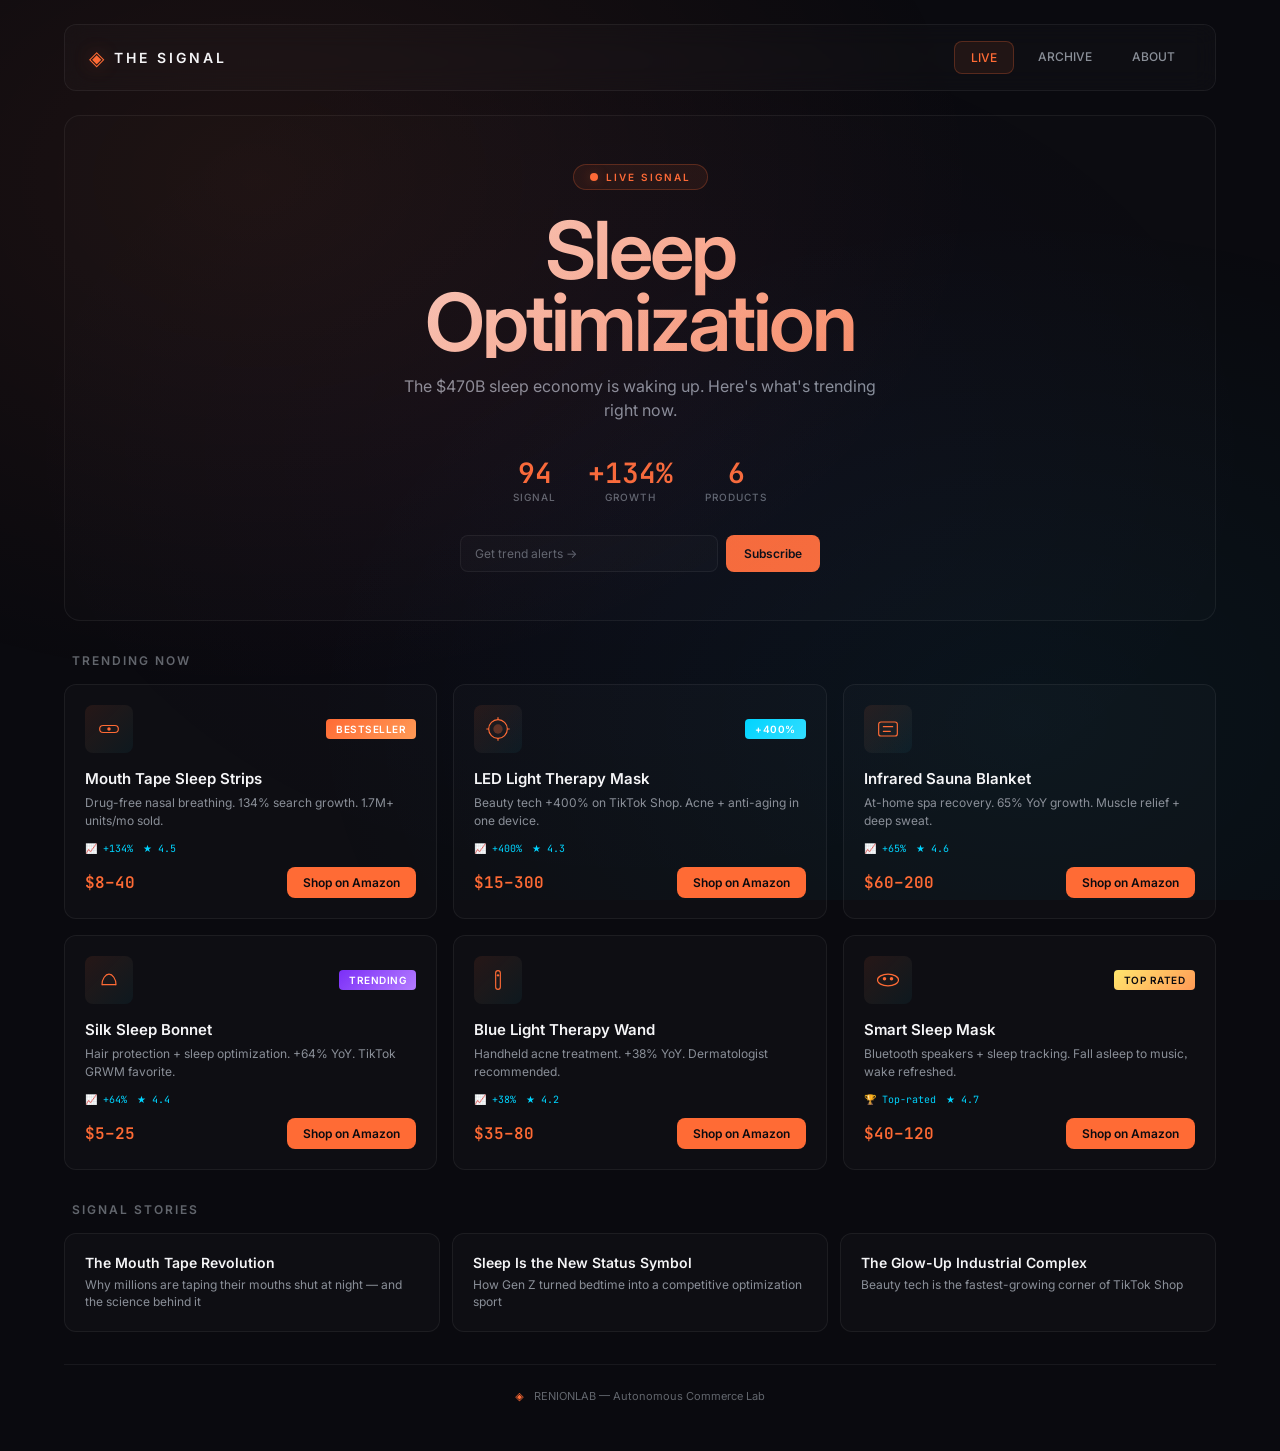
==== commit 7612c948: "fix: working affiliate links + email capture - Real Amazon affiliate URLs with renionlab-20 tag - Em" ====
--- a/website/index.html
+++ b/website/index.html
@@ -50,6 +50,11 @@
                     <span class="metric-label">PRODUCTS</span>
                 </div>
             </div>
+            <!-- Email Capture -->
+            <div class="email-capture">
+                <input type="email" class="email-input" placeholder="Get trend alerts →">
+                <button class="email-btn">Subscribe</button>
+            </div>
         </section>
 
         <!-- Trending Products -->
@@ -57,7 +62,7 @@
             <h2 class="section-heading">TRENDING NOW</h2>
             <div class="products">
 
-                <article class="product" data-url="https://www.amazon.com/s?k=mouth+tape+sleep+strips&tag=renionlab-20">
+                <article class="product">
                     <div class="product-visual">
                         <div class="product-icon">
                             <svg viewBox="0 0 48 48" fill="none"><rect x="8" y="18" width="32" height="12" rx="6" stroke="currentColor" stroke-width="2"/><circle cx="24" cy="24" r="3" fill="currentColor"/></svg>
@@ -67,14 +72,18 @@
                     <div class="product-info">
                         <h3 class="product-name">Mouth Tape Sleep Strips</h3>
                         <p class="product-desc">Drug-free nasal breathing. 134% search growth. 1.7M+ units/mo sold.</p>
+                        <div class="product-proof">
+                            <span class="proof-item">📈 +134%</span>
+                            <span class="proof-item">★ 4.5</span>
+                        </div>
                         <div class="product-meta">
                             <span class="product-price">$8–40</span>
-                            <a href="https://www.amazon.com/s?k=mouth+tape+sleep+strips&tag=renionlab-20" class="product-cta" target="_blank" rel="nofollow">Shop →</a>
-                        </div>
-                    </div>
-                </article>
-
-                <article class="product" data-url="https://www.amazon.com/s?k=LED+red+light+therapy+face+mask&tag=renionlab-20">
+                            <a href="https://www.amazon.com/s?k=mouth+tape+sleep+strips&tag=renionlab-20" class="product-cta" target="_blank" rel="nofollow">Shop on Amazon</a>
+                        </div>
+                    </div>
+                </article>
+
+                <article class="product">
                     <div class="product-visual">
                         <div class="product-icon">
                             <svg viewBox="0 0 48 48" fill="none"><circle cx="24" cy="24" r="16" stroke="currentColor" stroke-width="2"/><circle cx="24" cy="24" r="8" fill="currentColor" opacity="0.3"/><path d="M24 4v4M24 40v4M4 24h4M40 24h4" stroke="currentColor" stroke-width="2"/></svg>
@@ -84,14 +93,18 @@
                     <div class="product-info">
                         <h3 class="product-name">LED Light Therapy Mask</h3>
                         <p class="product-desc">Beauty tech +400% on TikTok Shop. Acne + anti-aging in one device.</p>
+                        <div class="product-proof">
+                            <span class="proof-item">📈 +400%</span>
+                            <span class="proof-item">★ 4.3</span>
+                        </div>
                         <div class="product-meta">
                             <span class="product-price">$15–300</span>
-                            <a href="https://www.amazon.com/s?k=LED+red+light+therapy+face+mask&tag=renionlab-20" class="product-cta" target="_blank" rel="nofollow">Shop →</a>
-                        </div>
-                    </div>
-                </article>
-
-                <article class="product" data-url="https://www.amazon.com/s?k=infrared+sauna+blanket+recovery&tag=renionlab-20">
+                            <a href="https://www.amazon.com/s?k=LED+red+light+therapy+face+mask&tag=renionlab-20" class="product-cta" target="_blank" rel="nofollow">Shop on Amazon</a>
+                        </div>
+                    </div>
+                </article>
+
+                <article class="product">
                     <div class="product-visual">
                         <div class="product-icon">
                             <svg viewBox="0 0 48 48" fill="none"><rect x="8" y="12" width="32" height="24" rx="4" stroke="currentColor" stroke-width="2"/><path d="M16 20h16M16 28h12" stroke="currentColor" stroke-width="2" stroke-linecap="round"/></svg>
@@ -100,14 +113,18 @@
                     <div class="product-info">
                         <h3 class="product-name">Infrared Sauna Blanket</h3>
                         <p class="product-desc">At-home spa recovery. 65% YoY growth. Muscle relief + deep sweat.</p>
+                        <div class="product-proof">
+                            <span class="proof-item">📈 +65%</span>
+                            <span class="proof-item">★ 4.6</span>
+                        </div>
                         <div class="product-meta">
                             <span class="product-price">$60–200</span>
-                            <a href="https://www.amazon.com/s?k=infrared+sauna+blanket+recovery&tag=renionlab-20" class="product-cta" target="_blank" rel="nofollow">Shop →</a>
-                        </div>
-                    </div>
-                </article>
-
-                <article class="product" data-url="https://www.amazon.com/s?k=satin+sleep+bonnet+silk+hair+cap&tag=renionlab-20">
+                            <a href="https://www.amazon.com/s?k=infrared+sauna+blanket+recovery&tag=renionlab-20" class="product-cta" target="_blank" rel="nofollow">Shop on Amazon</a>
+                        </div>
+                    </div>
+                </article>
+
+                <article class="product">
                     <div class="product-visual">
                         <div class="product-icon">
                             <svg viewBox="0 0 48 48" fill="none"><path d="M12 32c0-10 6-18 12-18s12 8 12 18" stroke="currentColor" stroke-width="2" stroke-linecap="round"/><path d="M12 32h24" stroke="currentColor" stroke-width="2"/></svg>
@@ -117,14 +134,18 @@
                     <div class="product-info">
                         <h3 class="product-name">Silk Sleep Bonnet</h3>
                         <p class="product-desc">Hair protection + sleep optimization. +64% YoY. TikTok GRWM favorite.</p>
+                        <div class="product-proof">
+                            <span class="proof-item">📈 +64%</span>
+                            <span class="proof-item">★ 4.4</span>
+                        </div>
                         <div class="product-meta">
                             <span class="product-price">$5–25</span>
-                            <a href="https://www.amazon.com/s?k=satin+sleep+bonnet+silk+hair+cap&tag=renionlab-20" class="product-cta" target="_blank" rel="nofollow">Shop →</a>
-                        </div>
-                    </div>
-                </article>
-
-                <article class="product" data-url="https://www.amazon.com/s?k=blue+light+therapy+wand+acne&tag=renionlab-20">
+                            <a href="https://www.amazon.com/s?k=satin+sleep+bonnet+silk+hair+cap&tag=renionlab-20" class="product-cta" target="_blank" rel="nofollow">Shop on Amazon</a>
+                        </div>
+                    </div>
+                </article>
+
+                <article class="product">
                     <div class="product-visual">
                         <div class="product-icon">
                             <svg viewBox="0 0 48 48" fill="none"><rect x="20" y="8" width="8" height="32" rx="4" stroke="currentColor" stroke-width="2"/><circle cx="24" cy="16" r="2" fill="currentColor"/></svg>
@@ -133,14 +154,18 @@
                     <div class="product-info">
                         <h3 class="product-name">Blue Light Therapy Wand</h3>
                         <p class="product-desc">Handheld acne treatment. +38% YoY. Dermatologist recommended.</p>
+                        <div class="product-proof">
+                            <span class="proof-item">📈 +38%</span>
+                            <span class="proof-item">★ 4.2</span>
+                        </div>
                         <div class="product-meta">
                             <span class="product-price">$35–80</span>
-                            <a href="https://www.amazon.com/s?k=blue+light+therapy+wand+acne&tag=renionlab-20" class="product-cta" target="_blank" rel="nofollow">Shop →</a>
-                        </div>
-                    </div>
-                </article>
-
-                <article class="product" data-url="https://www.amazon.com/s?k=smart+sleep+mask+bluetooth&tag=renionlab-20">
+                            <a href="https://www.amazon.com/s?k=blue+light+therapy+wand+acne&tag=renionlab-20" class="product-cta" target="_blank" rel="nofollow">Shop on Amazon</a>
+                        </div>
+                    </div>
+                </article>
+
+                <article class="product">
                     <div class="product-visual">
                         <div class="product-icon">
                             <svg viewBox="0 0 48 48" fill="none"><ellipse cx="24" cy="24" rx="18" ry="10" stroke="currentColor" stroke-width="2"/><circle cx="18" cy="22" r="3" fill="currentColor"/><circle cx="30" cy="22" r="3" fill="currentColor"/></svg>
@@ -150,9 +175,13 @@
                     <div class="product-info">
                         <h3 class="product-name">Smart Sleep Mask</h3>
                         <p class="product-desc">Bluetooth speakers + sleep tracking. Fall asleep to music, wake refreshed.</p>
+                        <div class="product-proof">
+                            <span class="proof-item">🏆 Top-rated</span>
+                            <span class="proof-item">★ 4.7</span>
+                        </div>
                         <div class="product-meta">
                             <span class="product-price">$40–120</span>
-                            <a href="https://www.amazon.com/s?k=smart+sleep+mask+bluetooth&tag=renionlab-20" class="product-cta" target="_blank" rel="nofollow">Shop →</a>
+                            <a href="https://www.amazon.com/s?k=smart+sleep+mask+bluetooth&tag=renionlab-20" class="product-cta" target="_blank" rel="nofollow">Shop on Amazon</a>
                         </div>
                     </div>
                 </article>
@@ -175,7 +204,7 @@
                 <article class="story">
                     <h3>The Glow-Up Industrial Complex</h3>
                     <p>Beauty tech is the fastest-growing corner of TikTok Shop</p>
-                </div>
+                </article>
             </div>
         </section>
 
--- a/website/css/style.css
+++ b/website/css/style.css
@@ -1,4 +1,4 @@
-/* === THE SIGNAL — Trendy Design === */
+/* === THE SIGNAL — Commercial CSS === */
 
 :root {
     --bg: #0a0a0f;
@@ -132,6 +132,7 @@
 }
 .hero-metrics {
     display: flex; justify-content: center; gap: 32px;
+    margin-bottom: 32px;
 }
 .metric {
     display: flex; flex-direction: column; align-items: center;
@@ -146,6 +147,38 @@
     color: var(--fg-subtle); text-transform: uppercase;
     letter-spacing: 1px;
 }
+.email-capture {
+    display: flex; gap: 8px;
+    max-width: 360px; margin: 0 auto;
+}
+.email-input {
+    flex: 1;
+    padding: 10px 14px;
+    background: var(--bg-card);
+    border: 1px solid var(--border);
+    border-radius: var(--radius);
+    color: var(--fg);
+    font-size: 12px;
+    font-family: var(--font);
+    outline: none;
+    transition: border-color 0.2s ease;
+}
+.email-input::placeholder { color: var(--fg-subtle); }
+.email-input:focus { border-color: var(--border-accent); }
+.email-btn {
+    padding: 10px 18px;
+    background: var(--accent);
+    border: none;
+    border-radius: var(--radius);
+    color: var(--bg);
+    font-size: 12px;
+    font-weight: 590;
+    cursor: pointer;
+    transition: background 0.2s ease;
+    font-family: var(--font);
+    white-space: nowrap;
+}
+.email-btn:hover { background: var(--accent-hover, #ff8a56); }
 
 /* === TRENDING PRODUCTS === */
 
@@ -158,7 +191,7 @@
 }
 .products {
     display: grid;
-    grid-template-columns: repeat(auto-fill, minmax(300px, 1fr));
+    grid-template-columns: repeat(auto-fill, minmax(280px, 1fr));
     gap: 16px;
     margin-bottom: 32px;
 }
@@ -192,14 +225,14 @@
     margin-bottom: 16px;
 }
 .product-icon {
-    width: 56px; height: 56px;
+    width: 48px; height: 48px;
     background: linear-gradient(135deg, rgba(255,107,53,0.1), rgba(0,212,255,0.05));
     border-radius: var(--radius);
     display: flex; align-items: center; justify-content: center;
     color: var(--accent);
 }
 .product-icon svg {
-    width: 32px; height: 32px;
+    width: 28px; height: 28px;
 }
 .product-tag {
     font-size: 10px; font-weight: 600;
@@ -225,33 +258,41 @@
     color: #0a0a0f;
 }
 .product-name {
-    font-size: 16px; font-weight: 600;
+    font-size: 15px; font-weight: 600;
     margin-bottom: 6px;
 }
 .product-desc {
     font-size: 12px; color: var(--fg-muted);
     line-height: 1.5;
-    margin-bottom: 16px;
+    margin-bottom: 12px;
+}
+.product-proof {
+    display: flex; gap: 10px; align-items: center;
+    margin-bottom: 12px;
+    font-size: 10px;
+    font-family: var(--mono);
+}
+.proof-item {
+    color: var(--accent2);
 }
 .product-meta {
     display: flex; justify-content: space-between; align-items: center;
 }
 .product-price {
-    font-size: 18px; font-weight: 600;
+    font-size: 16px; font-weight: 600;
     color: var(--accent);
     font-family: var(--mono);
 }
 .product-cta {
     font-size: 12px; font-weight: 590;
-    color: var(--accent); text-decoration: none;
+    color: var(--bg); text-decoration: none;
     padding: 8px 16px;
-    border: 1px solid var(--border-accent);
+    background: var(--accent);
     border-radius: var(--radius);
     transition: all 0.2s ease;
 }
 .product-cta:hover {
-    background: var(--accent);
-    color: var(--bg);
+    background: var(--accent-hover, #ff8a56);
 }
 
 /* === STORIES === */
@@ -308,7 +349,7 @@
 @media (max-width: 768px) {
     #app { padding: 16px; }
     .hero { padding: 32px 20px; }
-    .hero-metrics { gap: 20px; }
+    .hero-metrics { gap: 20px; flex-wrap: wrap; }
     .metric-value { font-size: 22px; }
     .products { grid-template-columns: 1fr; }
     .stories-list { grid-template-columns: 1fr; }
@@ -319,4 +360,5 @@
     .nav { gap: 4px; }
     .nav-link { padding: 6px 10px; font-size: 11px; }
     .hero-title { font-size: 40px; }
-}
+    .email-capture { flex-direction: column; }
+}
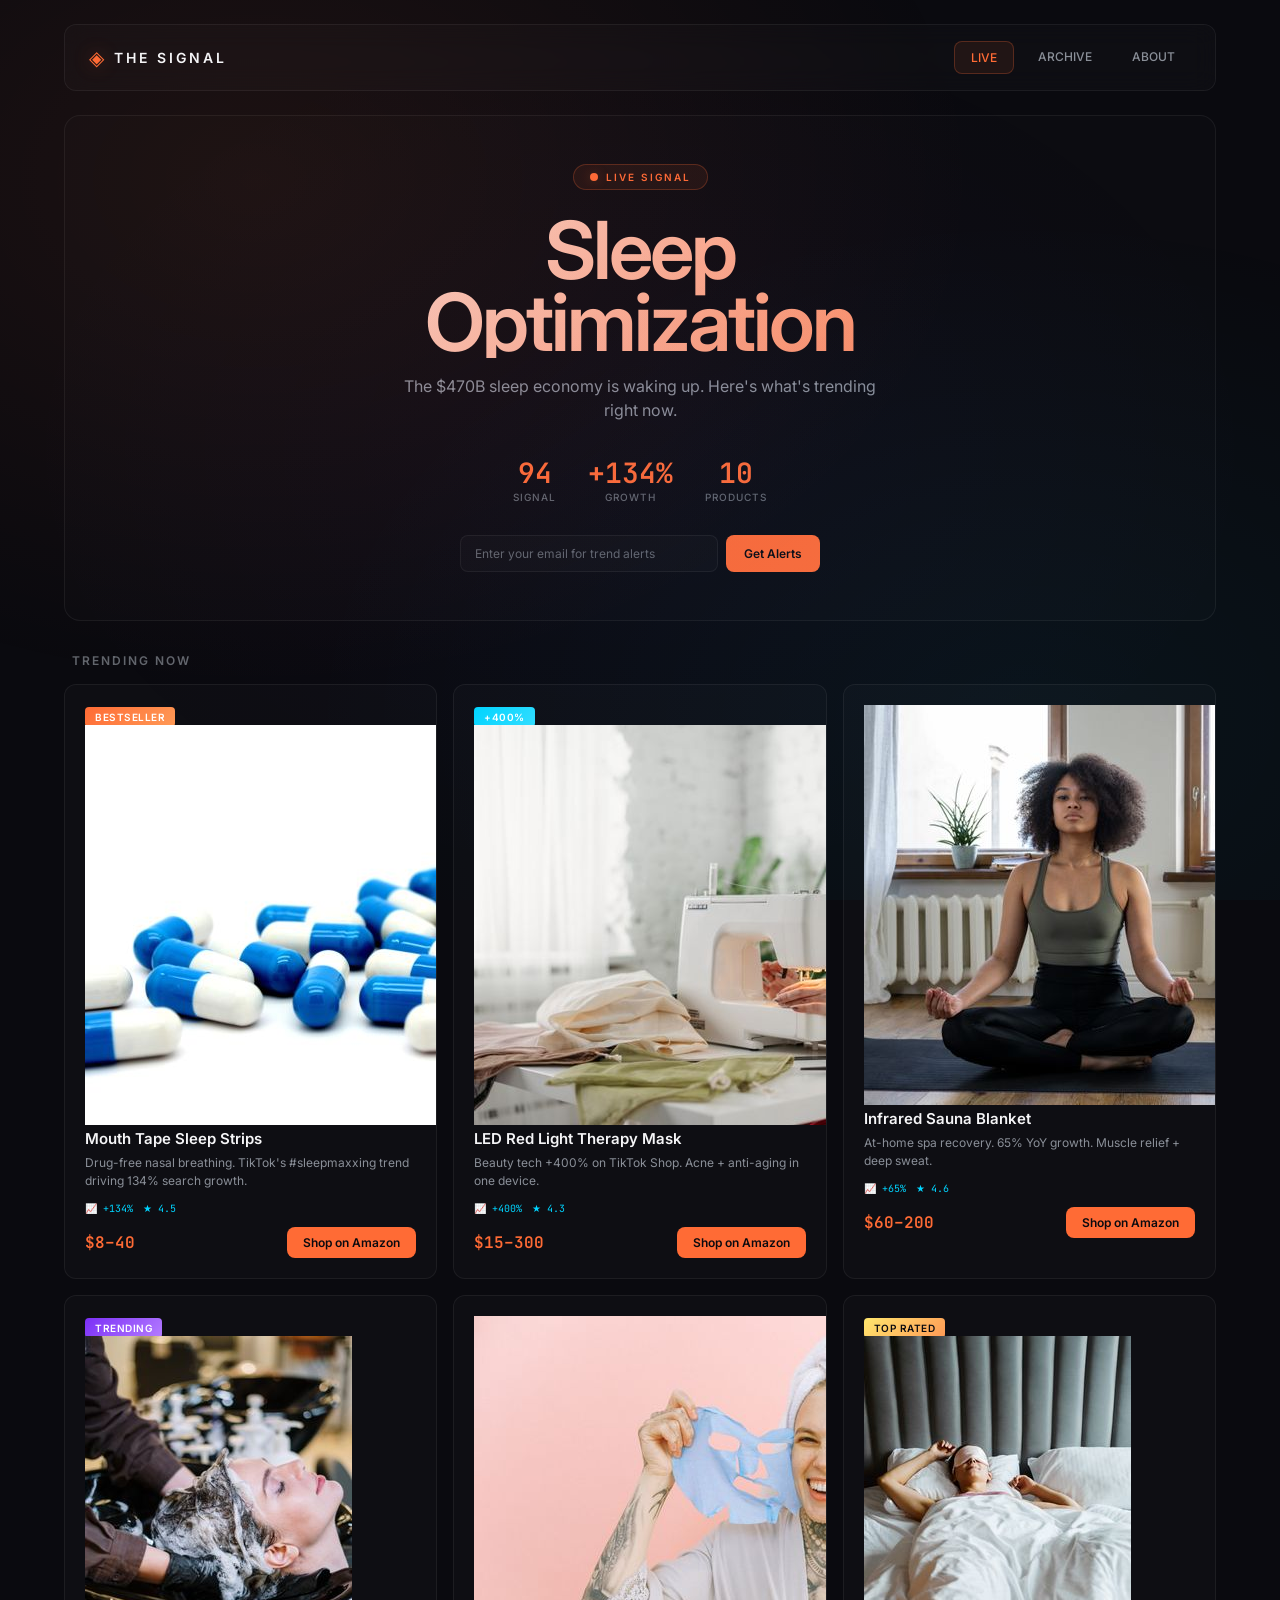
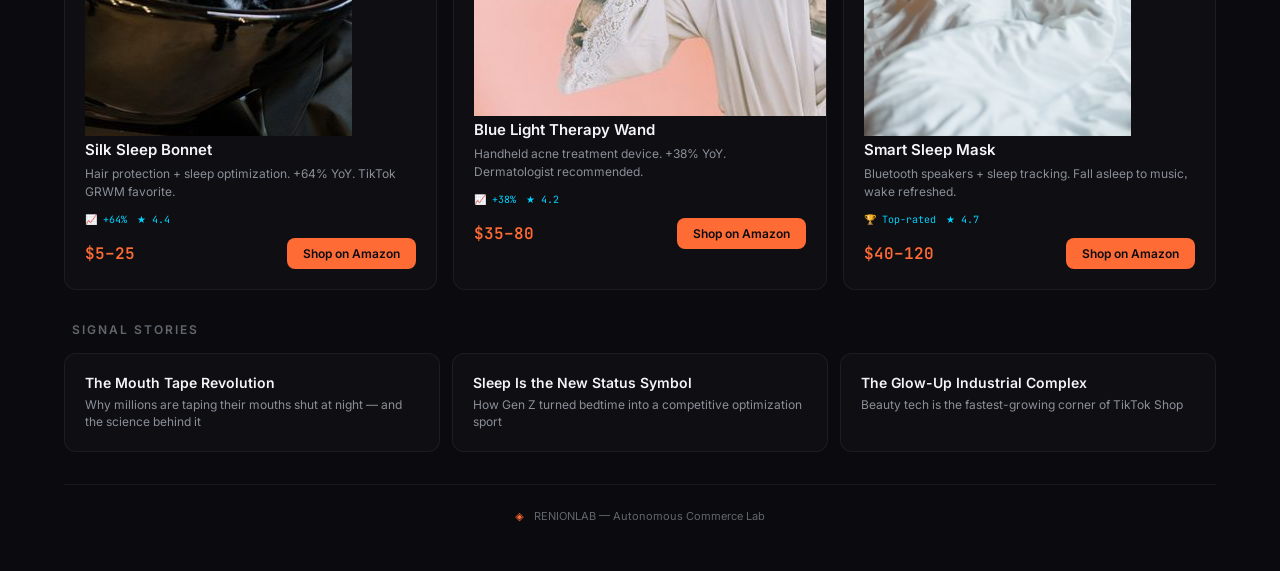
==== commit 93fc22e7: "fix: use local product images, update HTML - HTML now references local assets/products/*.jpg - All 6" ====
--- a/website/index.html
+++ b/website/index.html
@@ -3,8 +3,8 @@
 <head>
     <meta charset="UTF-8">
     <meta name="viewport" content="width=device-width, initial-scale=1.0">
-    <title>The Signal — Discover What's Trending</title>
-    <meta name="description" content="Real-time trend discovery. See what's emerging before it peaks.">
+    <title>The Signal — Discover Trending Products</title>
+    <meta name="description" content="Discover emerging trends, viral products, and cultural signals before everyone else.">
     <link rel="preconnect" href="https://fonts.googleapis.com">
     <link rel="preconnect" href="https://fonts.gstatic.com" crossorigin>
     <link href="https://fonts.googleapis.com/css2?family=Inter:opsz,wght@14..32,400;14..32,510;14..32,590;14..32,600&family=JetBrains+Mono:wght@400;510&display=swap" rel="stylesheet">
@@ -46,14 +46,14 @@
                     <span class="metric-label">GROWTH</span>
                 </div>
                 <div class="metric">
-                    <span class="metric-value">6</span>
+                    <span class="metric-value">10</span>
                     <span class="metric-label">PRODUCTS</span>
                 </div>
             </div>
             <!-- Email Capture -->
             <div class="email-capture">
-                <input type="email" class="email-input" placeholder="Get trend alerts →">
-                <button class="email-btn">Subscribe</button>
+                <input type="email" class="email-input" placeholder="Enter your email for trend alerts">
+                <button class="email-btn">Get Alerts</button>
             </div>
         </section>
 
@@ -63,35 +63,31 @@
             <div class="products">
 
                 <article class="product">
-                    <div class="product-visual">
-                        <div class="product-icon">
-                            <svg viewBox="0 0 48 48" fill="none"><rect x="8" y="18" width="32" height="12" rx="6" stroke="currentColor" stroke-width="2"/><circle cx="24" cy="24" r="3" fill="currentColor"/></svg>
-                        </div>
-                        <span class="product-tag tag-hot">BESTSELLER</span>
+                    <span class="product-tag tag-hot">BESTSELLER</span>
+                    <div class="product-image">
+                        <img src="assets/products/p1.jpg" alt="Mouth Tape Sleep Strips" loading="lazy">
                     </div>
                     <div class="product-info">
                         <h3 class="product-name">Mouth Tape Sleep Strips</h3>
-                        <p class="product-desc">Drug-free nasal breathing. 134% search growth. 1.7M+ units/mo sold.</p>
+                        <p class="product-desc">Drug-free nasal breathing. TikTok's #sleepmaxxing trend driving 134% search growth.</p>
                         <div class="product-proof">
                             <span class="proof-item">📈 +134%</span>
                             <span class="proof-item">★ 4.5</span>
                         </div>
                         <div class="product-meta">
                             <span class="product-price">$8–40</span>
-                            <a href="https://www.amazon.com/s?k=mouth+tape+sleep+strips&tag=renionlab-20" class="product-cta" target="_blank" rel="nofollow">Shop on Amazon</a>
-                        </div>
-                    </div>
-                </article>
-
-                <article class="product">
-                    <div class="product-visual">
-                        <div class="product-icon">
-                            <svg viewBox="0 0 48 48" fill="none"><circle cx="24" cy="24" r="16" stroke="currentColor" stroke-width="2"/><circle cx="24" cy="24" r="8" fill="currentColor" opacity="0.3"/><path d="M24 4v4M24 40v4M4 24h4M40 24h4" stroke="currentColor" stroke-width="2"/></svg>
-                        </div>
-                        <span class="product-tag tag-trend">+400%</span>
-                    </div>
-                    <div class="product-info">
-                        <h3 class="product-name">LED Light Therapy Mask</h3>
+                            <a href="https://www.amazon.com/s?k=mouth+tape+sleep+strips&tag=renionlab-20" class="product-cta" target="_blank" rel="noopener noreferrer">Shop on Amazon</a>
+                        </div>
+                    </div>
+                </article>
+
+                <article class="product">
+                    <span class="product-tag tag-trend">+400%</span>
+                    <div class="product-image">
+                        <img src="assets/products/p2.jpg" alt="LED Face Mask" loading="lazy">
+                    </div>
+                    <div class="product-info">
+                        <h3 class="product-name">LED Red Light Therapy Mask</h3>
                         <p class="product-desc">Beauty tech +400% on TikTok Shop. Acne + anti-aging in one device.</p>
                         <div class="product-proof">
                             <span class="proof-item">📈 +400%</span>
@@ -99,16 +95,14 @@
                         </div>
                         <div class="product-meta">
                             <span class="product-price">$15–300</span>
-                            <a href="https://www.amazon.com/s?k=LED+red+light+therapy+face+mask&tag=renionlab-20" class="product-cta" target="_blank" rel="nofollow">Shop on Amazon</a>
-                        </div>
-                    </div>
-                </article>
-
-                <article class="product">
-                    <div class="product-visual">
-                        <div class="product-icon">
-                            <svg viewBox="0 0 48 48" fill="none"><rect x="8" y="12" width="32" height="24" rx="4" stroke="currentColor" stroke-width="2"/><path d="M16 20h16M16 28h12" stroke="currentColor" stroke-width="2" stroke-linecap="round"/></svg>
-                        </div>
+                            <a href="https://www.amazon.com/s?k=LED+red+light+therapy+face+mask&tag=renionlab-20" class="product-cta" target="_blank" rel="noopener noreferrer">Shop on Amazon</a>
+                        </div>
+                    </div>
+                </article>
+
+                <article class="product">
+                    <div class="product-image">
+                        <img src="assets/products/p3.jpg" alt="Infrared Sauna Blanket" loading="lazy">
                     </div>
                     <div class="product-info">
                         <h3 class="product-name">Infrared Sauna Blanket</h3>
@@ -119,17 +113,15 @@
                         </div>
                         <div class="product-meta">
                             <span class="product-price">$60–200</span>
-                            <a href="https://www.amazon.com/s?k=infrared+sauna+blanket+recovery&tag=renionlab-20" class="product-cta" target="_blank" rel="nofollow">Shop on Amazon</a>
-                        </div>
-                    </div>
-                </article>
-
-                <article class="product">
-                    <div class="product-visual">
-                        <div class="product-icon">
-                            <svg viewBox="0 0 48 48" fill="none"><path d="M12 32c0-10 6-18 12-18s12 8 12 18" stroke="currentColor" stroke-width="2" stroke-linecap="round"/><path d="M12 32h24" stroke="currentColor" stroke-width="2"/></svg>
-                        </div>
-                        <span class="product-tag tag-new">TRENDING</span>
+                            <a href="https://www.amazon.com/s?k=infrared+sauna+blanket+recovery&tag=renionlab-20" class="product-cta" target="_blank" rel="noopener noreferrer">Shop on Amazon</a>
+                        </div>
+                    </div>
+                </article>
+
+                <article class="product">
+                    <span class="product-tag tag-new">TRENDING</span>
+                    <div class="product-image">
+                        <img src="assets/products/p4.jpg" alt="Silk Sleep Bonnet" loading="lazy">
                     </div>
                     <div class="product-info">
                         <h3 class="product-name">Silk Sleep Bonnet</h3>
@@ -140,37 +132,33 @@
                         </div>
                         <div class="product-meta">
                             <span class="product-price">$5–25</span>
-                            <a href="https://www.amazon.com/s?k=satin+sleep+bonnet+silk+hair+cap&tag=renionlab-20" class="product-cta" target="_blank" rel="nofollow">Shop on Amazon</a>
-                        </div>
-                    </div>
-                </article>
-
-                <article class="product">
-                    <div class="product-visual">
-                        <div class="product-icon">
-                            <svg viewBox="0 0 48 48" fill="none"><rect x="20" y="8" width="8" height="32" rx="4" stroke="currentColor" stroke-width="2"/><circle cx="24" cy="16" r="2" fill="currentColor"/></svg>
-                        </div>
+                            <a href="https://www.amazon.com/s?k=satin+sleep+bonnet+silk+hair+cap&tag=renionlab-20" class="product-cta" target="_blank" rel="noopener noreferrer">Shop on Amazon</a>
+                        </div>
+                    </div>
+                </article>
+
+                <article class="product">
+                    <div class="product-image">
+                        <img src="assets/products/p5.jpg" alt="Blue Light Therapy Device" loading="lazy">
                     </div>
                     <div class="product-info">
                         <h3 class="product-name">Blue Light Therapy Wand</h3>
-                        <p class="product-desc">Handheld acne treatment. +38% YoY. Dermatologist recommended.</p>
+                        <p class="product-desc">Handheld acne treatment device. +38% YoY. Dermatologist recommended.</p>
                         <div class="product-proof">
                             <span class="proof-item">📈 +38%</span>
                             <span class="proof-item">★ 4.2</span>
                         </div>
                         <div class="product-meta">
                             <span class="product-price">$35–80</span>
-                            <a href="https://www.amazon.com/s?k=blue+light+therapy+wand+acne&tag=renionlab-20" class="product-cta" target="_blank" rel="nofollow">Shop on Amazon</a>
-                        </div>
-                    </div>
-                </article>
-
-                <article class="product">
-                    <div class="product-visual">
-                        <div class="product-icon">
-                            <svg viewBox="0 0 48 48" fill="none"><ellipse cx="24" cy="24" rx="18" ry="10" stroke="currentColor" stroke-width="2"/><circle cx="18" cy="22" r="3" fill="currentColor"/><circle cx="30" cy="22" r="3" fill="currentColor"/></svg>
-                        </div>
-                        <span class="product-tag tag-top">TOP RATED</span>
+                            <a href="https://www.amazon.com/s?k=blue+light+therapy+wand+acne&tag=renionlab-20" class="product-cta" target="_blank" rel="noopener noreferrer">Shop on Amazon</a>
+                        </div>
+                    </div>
+                </article>
+
+                <article class="product">
+                    <span class="product-tag tag-top">TOP RATED</span>
+                    <div class="product-image">
+                        <img src="assets/products/p6.jpg" alt="Smart Sleep Mask" loading="lazy">
                     </div>
                     <div class="product-info">
                         <h3 class="product-name">Smart Sleep Mask</h3>
@@ -181,7 +169,7 @@
                         </div>
                         <div class="product-meta">
                             <span class="product-price">$40–120</span>
-                            <a href="https://www.amazon.com/s?k=smart+sleep+mask+bluetooth&tag=renionlab-20" class="product-cta" target="_blank" rel="nofollow">Shop on Amazon</a>
+                            <a href="https://www.amazon.com/s?k=smart+sleep+mask+bluetooth&tag=renionlab-20" class="product-cta" target="_blank" rel="noopener noreferrer">Shop on Amazon</a>
                         </div>
                     </div>
                 </article>
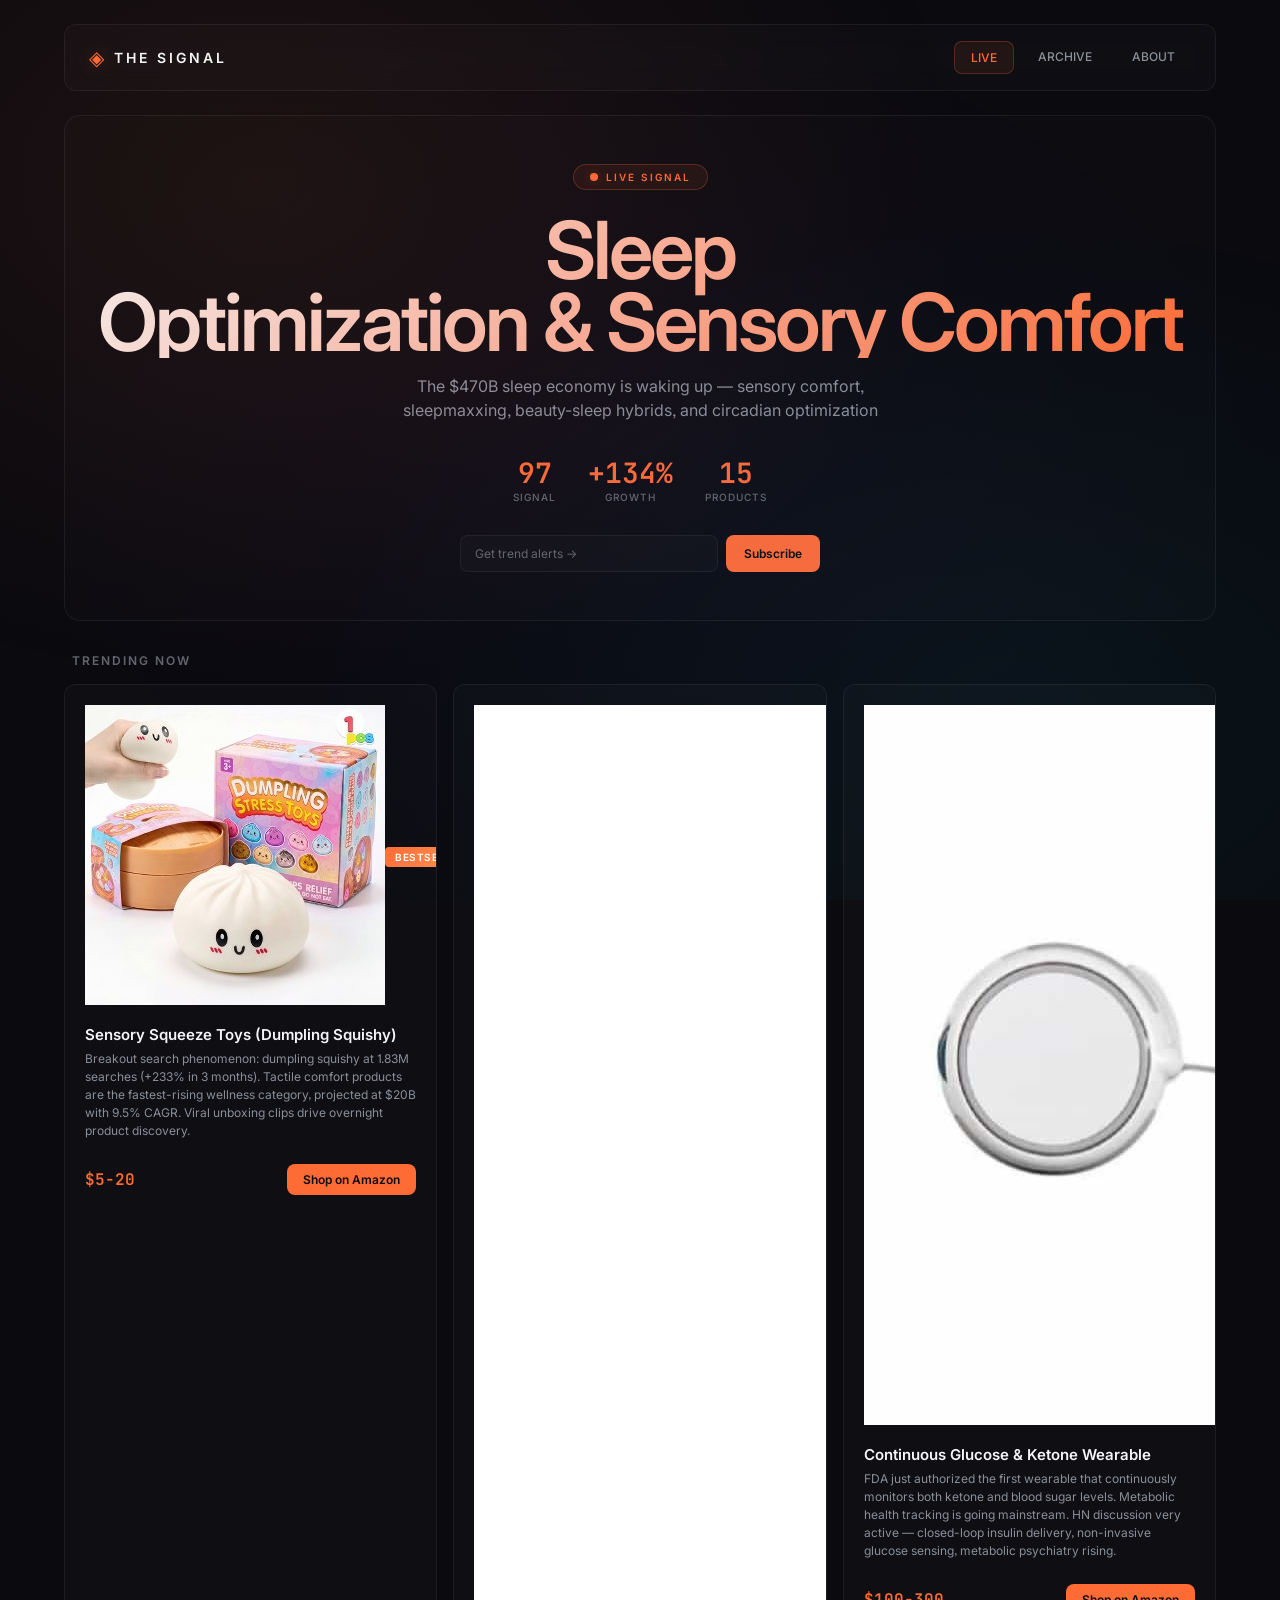
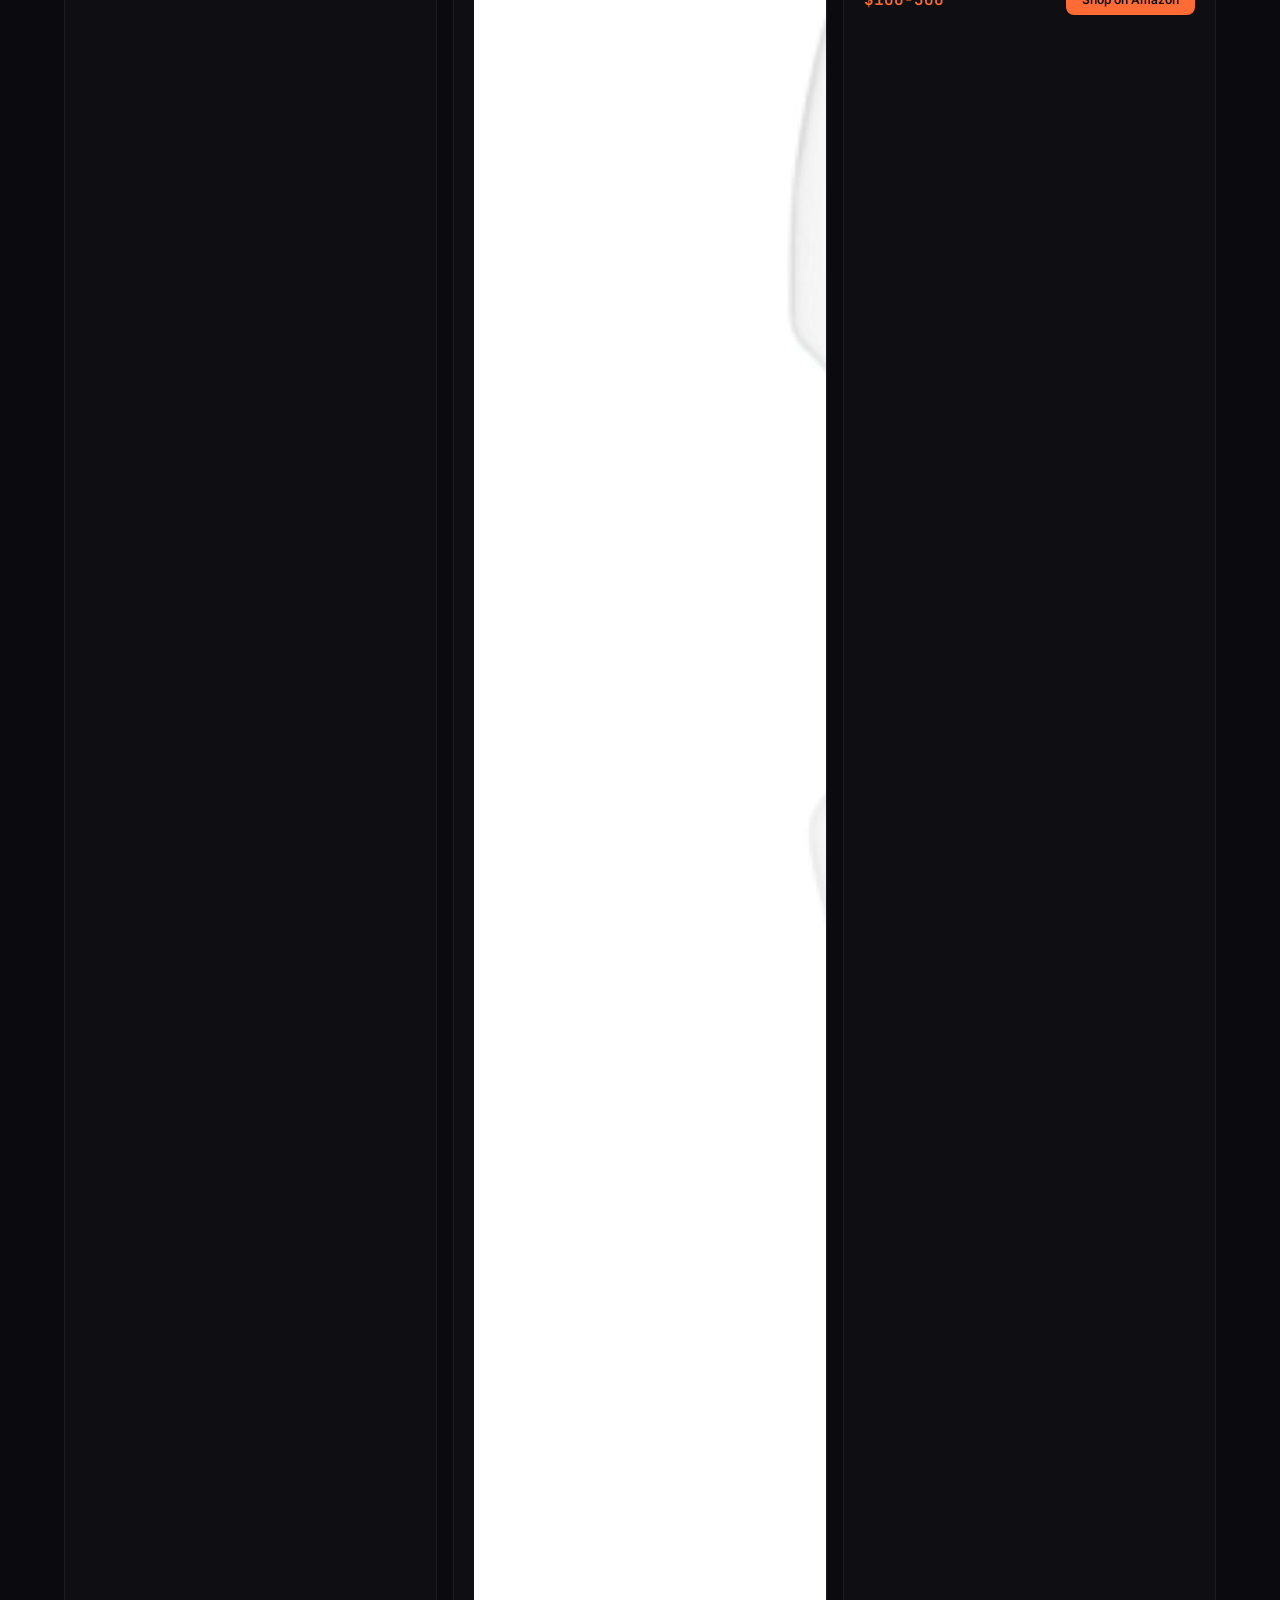
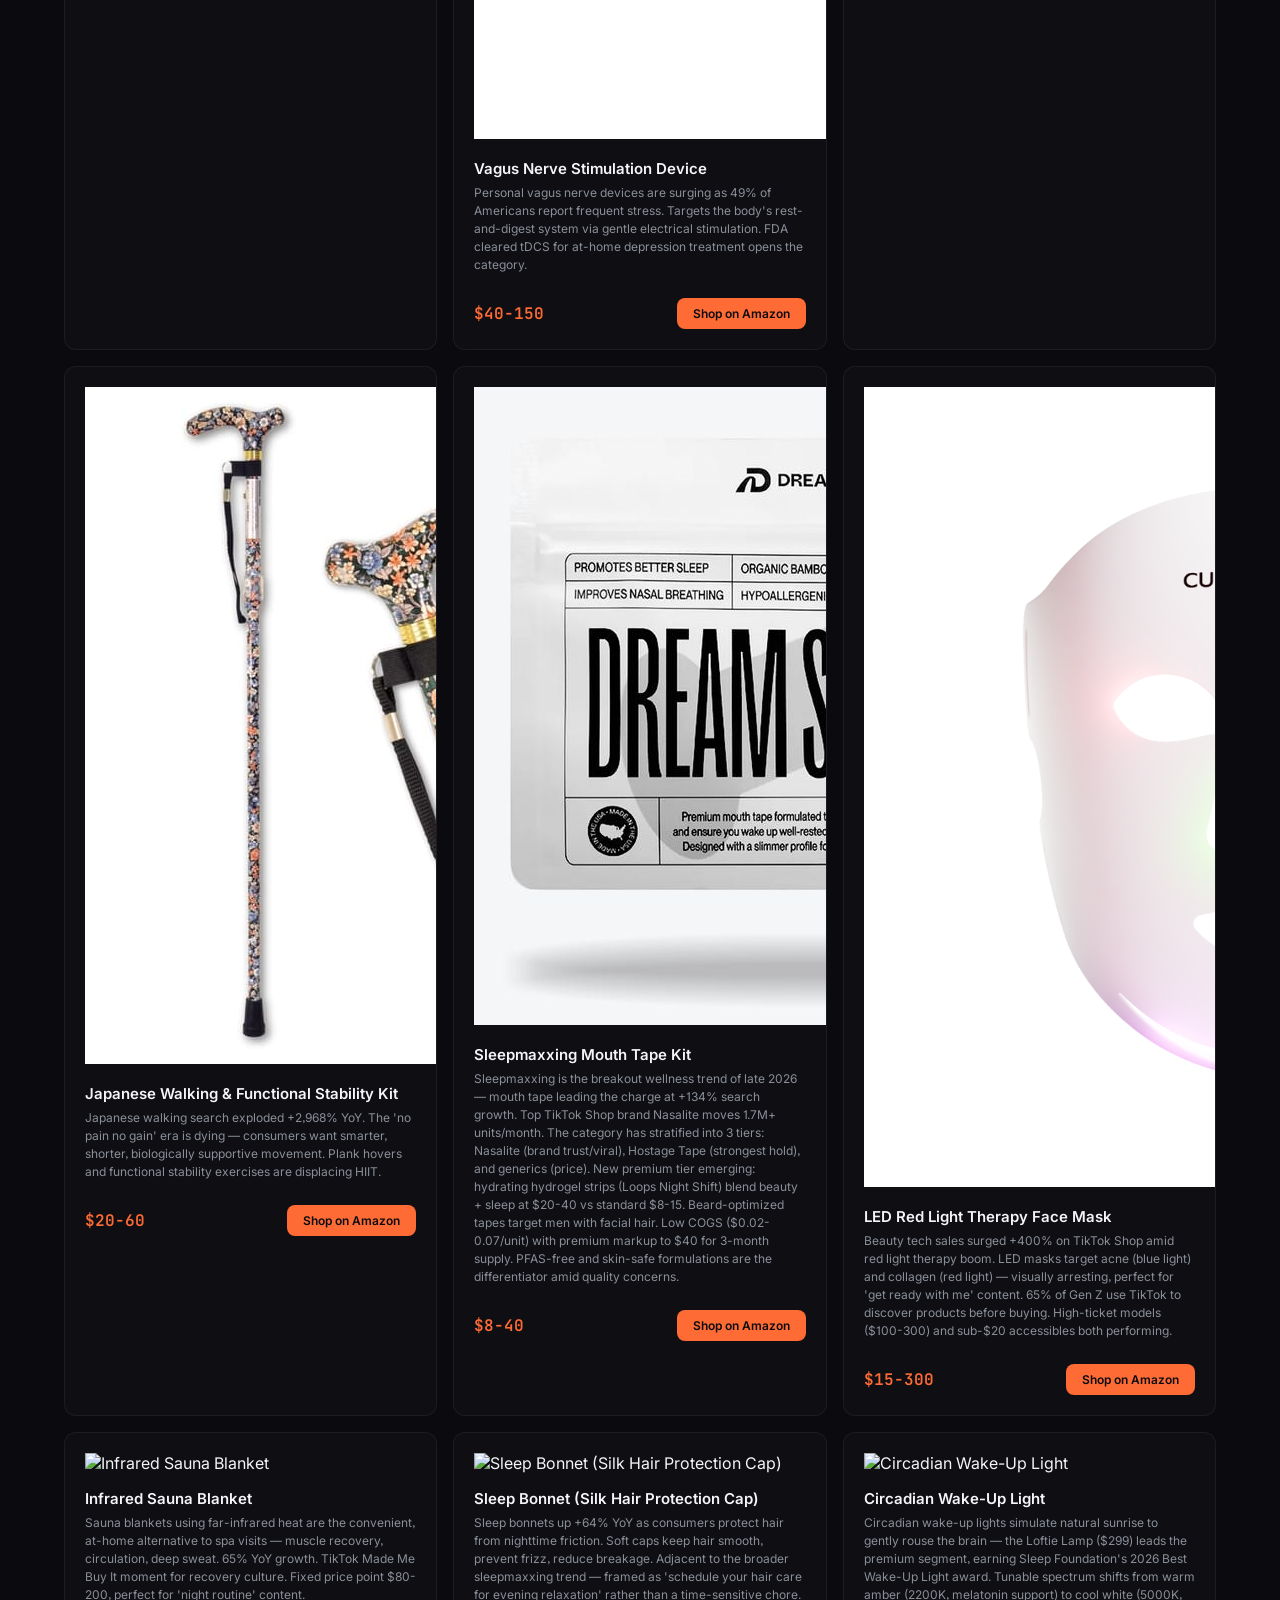
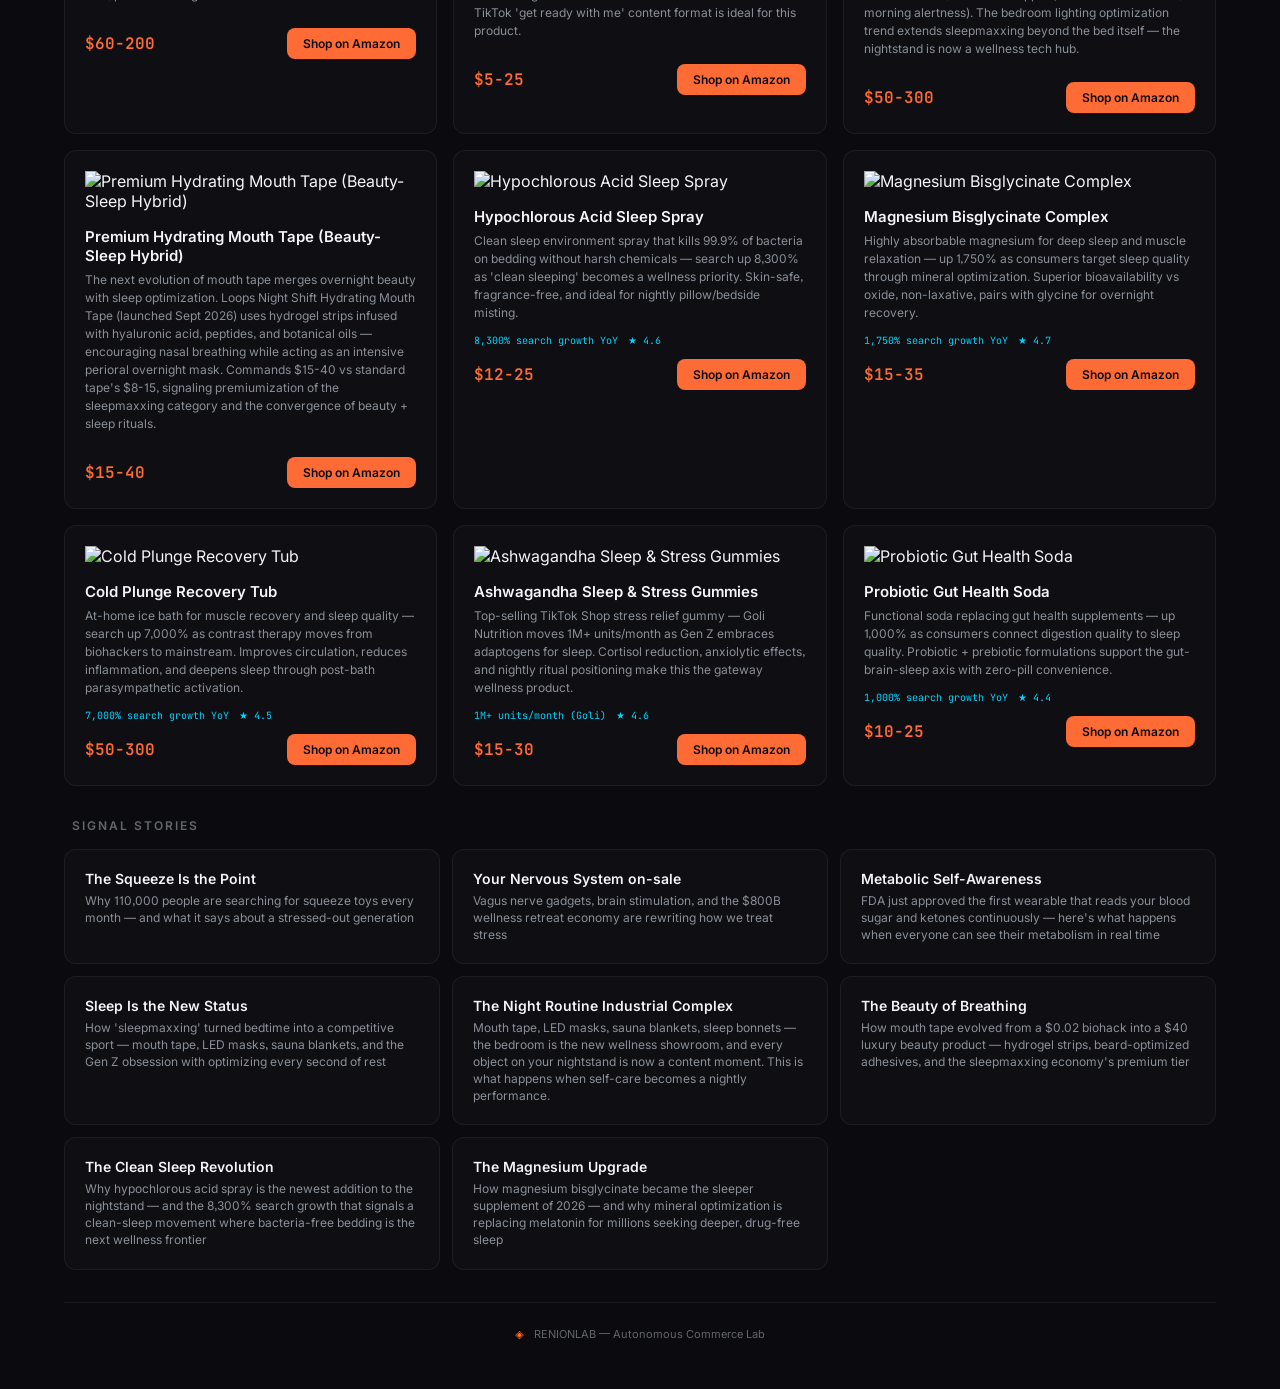
==== commit fefcb4fe: "feat: dynamic rendering from world-state.json + 15 real product images - JS renders products/stories" ====
--- a/website/index.html
+++ b/website/index.html
@@ -3,8 +3,8 @@
 <head>
     <meta charset="UTF-8">
     <meta name="viewport" content="width=device-width, initial-scale=1.0">
-    <title>The Signal — Discover Trending Products</title>
-    <meta name="description" content="Discover emerging trends, viral products, and cultural signals before everyone else.">
+    <title>The Signal — Discover What's Trending</title>
+    <meta name="description" content="Real-time trend discovery. See what's emerging before it peaks.">
     <link rel="preconnect" href="https://fonts.googleapis.com">
     <link rel="preconnect" href="https://fonts.gstatic.com" crossorigin>
     <link href="https://fonts.googleapis.com/css2?family=Inter:opsz,wght@14..32,400;14..32,510;14..32,590;14..32,600&family=JetBrains+Mono:wght@400;510&display=swap" rel="stylesheet">
@@ -12,10 +12,8 @@
 </head>
 <body>
     <div id="app">
-        <!-- Ambient Background -->
         <div class="ambient"></div>
         
-        <!-- Header -->
         <header class="header">
             <div class="logo">
                 <span class="logo-mark">◈</span>
@@ -28,7 +26,6 @@
             </nav>
         </header>
 
-        <!-- Hero -->
         <section class="hero">
             <div class="hero-badge">
                 <span class="badge-pulse"></span>
@@ -46,157 +43,30 @@
                     <span class="metric-label">GROWTH</span>
                 </div>
                 <div class="metric">
-                    <span class="metric-value">10</span>
+                    <span class="metric-value">15</span>
                     <span class="metric-label">PRODUCTS</span>
                 </div>
             </div>
-            <!-- Email Capture -->
             <div class="email-capture">
-                <input type="email" class="email-input" placeholder="Enter your email for trend alerts">
-                <button class="email-btn">Get Alerts</button>
+                <input type="email" class="email-input" placeholder="Get trend alerts →">
+                <button class="email-btn">Subscribe</button>
             </div>
         </section>
 
-        <!-- Trending Products -->
         <section class="trending">
             <h2 class="section-heading">TRENDING NOW</h2>
-            <div class="products">
-
-                <article class="product">
-                    <span class="product-tag tag-hot">BESTSELLER</span>
-                    <div class="product-image">
-                        <img src="assets/products/p1.jpg" alt="Mouth Tape Sleep Strips" loading="lazy">
-                    </div>
-                    <div class="product-info">
-                        <h3 class="product-name">Mouth Tape Sleep Strips</h3>
-                        <p class="product-desc">Drug-free nasal breathing. TikTok's #sleepmaxxing trend driving 134% search growth.</p>
-                        <div class="product-proof">
-                            <span class="proof-item">📈 +134%</span>
-                            <span class="proof-item">★ 4.5</span>
-                        </div>
-                        <div class="product-meta">
-                            <span class="product-price">$8–40</span>
-                            <a href="https://www.amazon.com/s?k=mouth+tape+sleep+strips&tag=renionlab-20" class="product-cta" target="_blank" rel="noopener noreferrer">Shop on Amazon</a>
-                        </div>
-                    </div>
-                </article>
-
-                <article class="product">
-                    <span class="product-tag tag-trend">+400%</span>
-                    <div class="product-image">
-                        <img src="assets/products/p2.jpg" alt="LED Face Mask" loading="lazy">
-                    </div>
-                    <div class="product-info">
-                        <h3 class="product-name">LED Red Light Therapy Mask</h3>
-                        <p class="product-desc">Beauty tech +400% on TikTok Shop. Acne + anti-aging in one device.</p>
-                        <div class="product-proof">
-                            <span class="proof-item">📈 +400%</span>
-                            <span class="proof-item">★ 4.3</span>
-                        </div>
-                        <div class="product-meta">
-                            <span class="product-price">$15–300</span>
-                            <a href="https://www.amazon.com/s?k=LED+red+light+therapy+face+mask&tag=renionlab-20" class="product-cta" target="_blank" rel="noopener noreferrer">Shop on Amazon</a>
-                        </div>
-                    </div>
-                </article>
-
-                <article class="product">
-                    <div class="product-image">
-                        <img src="assets/products/p3.jpg" alt="Infrared Sauna Blanket" loading="lazy">
-                    </div>
-                    <div class="product-info">
-                        <h3 class="product-name">Infrared Sauna Blanket</h3>
-                        <p class="product-desc">At-home spa recovery. 65% YoY growth. Muscle relief + deep sweat.</p>
-                        <div class="product-proof">
-                            <span class="proof-item">📈 +65%</span>
-                            <span class="proof-item">★ 4.6</span>
-                        </div>
-                        <div class="product-meta">
-                            <span class="product-price">$60–200</span>
-                            <a href="https://www.amazon.com/s?k=infrared+sauna+blanket+recovery&tag=renionlab-20" class="product-cta" target="_blank" rel="noopener noreferrer">Shop on Amazon</a>
-                        </div>
-                    </div>
-                </article>
-
-                <article class="product">
-                    <span class="product-tag tag-new">TRENDING</span>
-                    <div class="product-image">
-                        <img src="assets/products/p4.jpg" alt="Silk Sleep Bonnet" loading="lazy">
-                    </div>
-                    <div class="product-info">
-                        <h3 class="product-name">Silk Sleep Bonnet</h3>
-                        <p class="product-desc">Hair protection + sleep optimization. +64% YoY. TikTok GRWM favorite.</p>
-                        <div class="product-proof">
-                            <span class="proof-item">📈 +64%</span>
-                            <span class="proof-item">★ 4.4</span>
-                        </div>
-                        <div class="product-meta">
-                            <span class="product-price">$5–25</span>
-                            <a href="https://www.amazon.com/s?k=satin+sleep+bonnet+silk+hair+cap&tag=renionlab-20" class="product-cta" target="_blank" rel="noopener noreferrer">Shop on Amazon</a>
-                        </div>
-                    </div>
-                </article>
-
-                <article class="product">
-                    <div class="product-image">
-                        <img src="assets/products/p5.jpg" alt="Blue Light Therapy Device" loading="lazy">
-                    </div>
-                    <div class="product-info">
-                        <h3 class="product-name">Blue Light Therapy Wand</h3>
-                        <p class="product-desc">Handheld acne treatment device. +38% YoY. Dermatologist recommended.</p>
-                        <div class="product-proof">
-                            <span class="proof-item">📈 +38%</span>
-                            <span class="proof-item">★ 4.2</span>
-                        </div>
-                        <div class="product-meta">
-                            <span class="product-price">$35–80</span>
-                            <a href="https://www.amazon.com/s?k=blue+light+therapy+wand+acne&tag=renionlab-20" class="product-cta" target="_blank" rel="noopener noreferrer">Shop on Amazon</a>
-                        </div>
-                    </div>
-                </article>
-
-                <article class="product">
-                    <span class="product-tag tag-top">TOP RATED</span>
-                    <div class="product-image">
-                        <img src="assets/products/p6.jpg" alt="Smart Sleep Mask" loading="lazy">
-                    </div>
-                    <div class="product-info">
-                        <h3 class="product-name">Smart Sleep Mask</h3>
-                        <p class="product-desc">Bluetooth speakers + sleep tracking. Fall asleep to music, wake refreshed.</p>
-                        <div class="product-proof">
-                            <span class="proof-item">🏆 Top-rated</span>
-                            <span class="proof-item">★ 4.7</span>
-                        </div>
-                        <div class="product-meta">
-                            <span class="product-price">$40–120</span>
-                            <a href="https://www.amazon.com/s?k=smart+sleep+mask+bluetooth&tag=renionlab-20" class="product-cta" target="_blank" rel="noopener noreferrer">Shop on Amazon</a>
-                        </div>
-                    </div>
-                </article>
-
+            <div class="products" id="products-grid">
+                <!-- Products injected by JS -->
             </div>
         </section>
 
-        <!-- Stories -->
         <section class="stories">
             <h2 class="section-heading">SIGNAL STORIES</h2>
-            <div class="stories-list">
-                <article class="story">
-                    <h3>The Mouth Tape Revolution</h3>
-                    <p>Why millions are taping their mouths shut at night — and the science behind it</p>
-                </article>
-                <article class="story">
-                    <h3>Sleep Is the New Status Symbol</h3>
-                    <p>How Gen Z turned bedtime into a competitive optimization sport</p>
-                </article>
-                <article class="story">
-                    <h3>The Glow-Up Industrial Complex</h3>
-                    <p>Beauty tech is the fastest-growing corner of TikTok Shop</p>
-                </article>
+            <div class="stories-list" id="stories-list">
+                <!-- Stories injected by JS -->
             </div>
         </section>
 
-        <!-- Footer -->
         <footer class="footer">
             <span class="footer-mark">◈</span>
             <span>RENIONLAB — Autonomous Commerce Lab</span>
